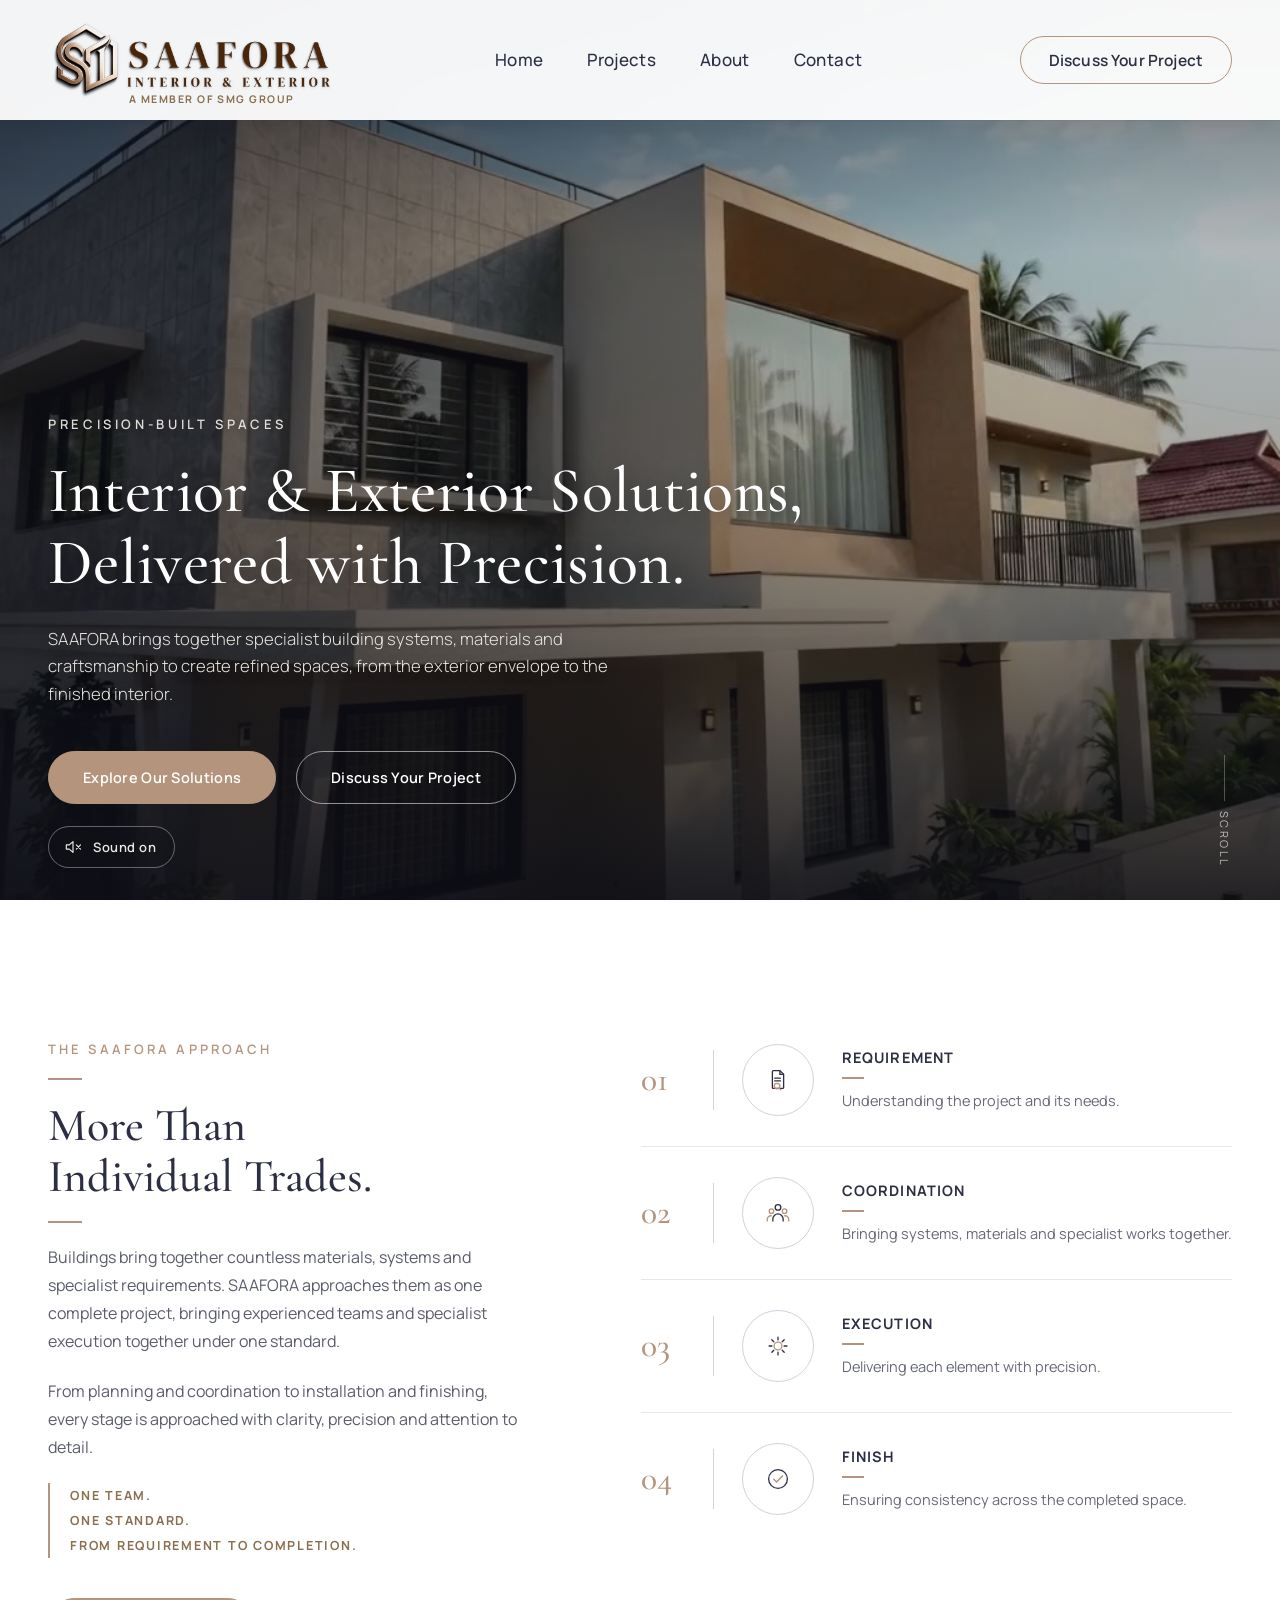
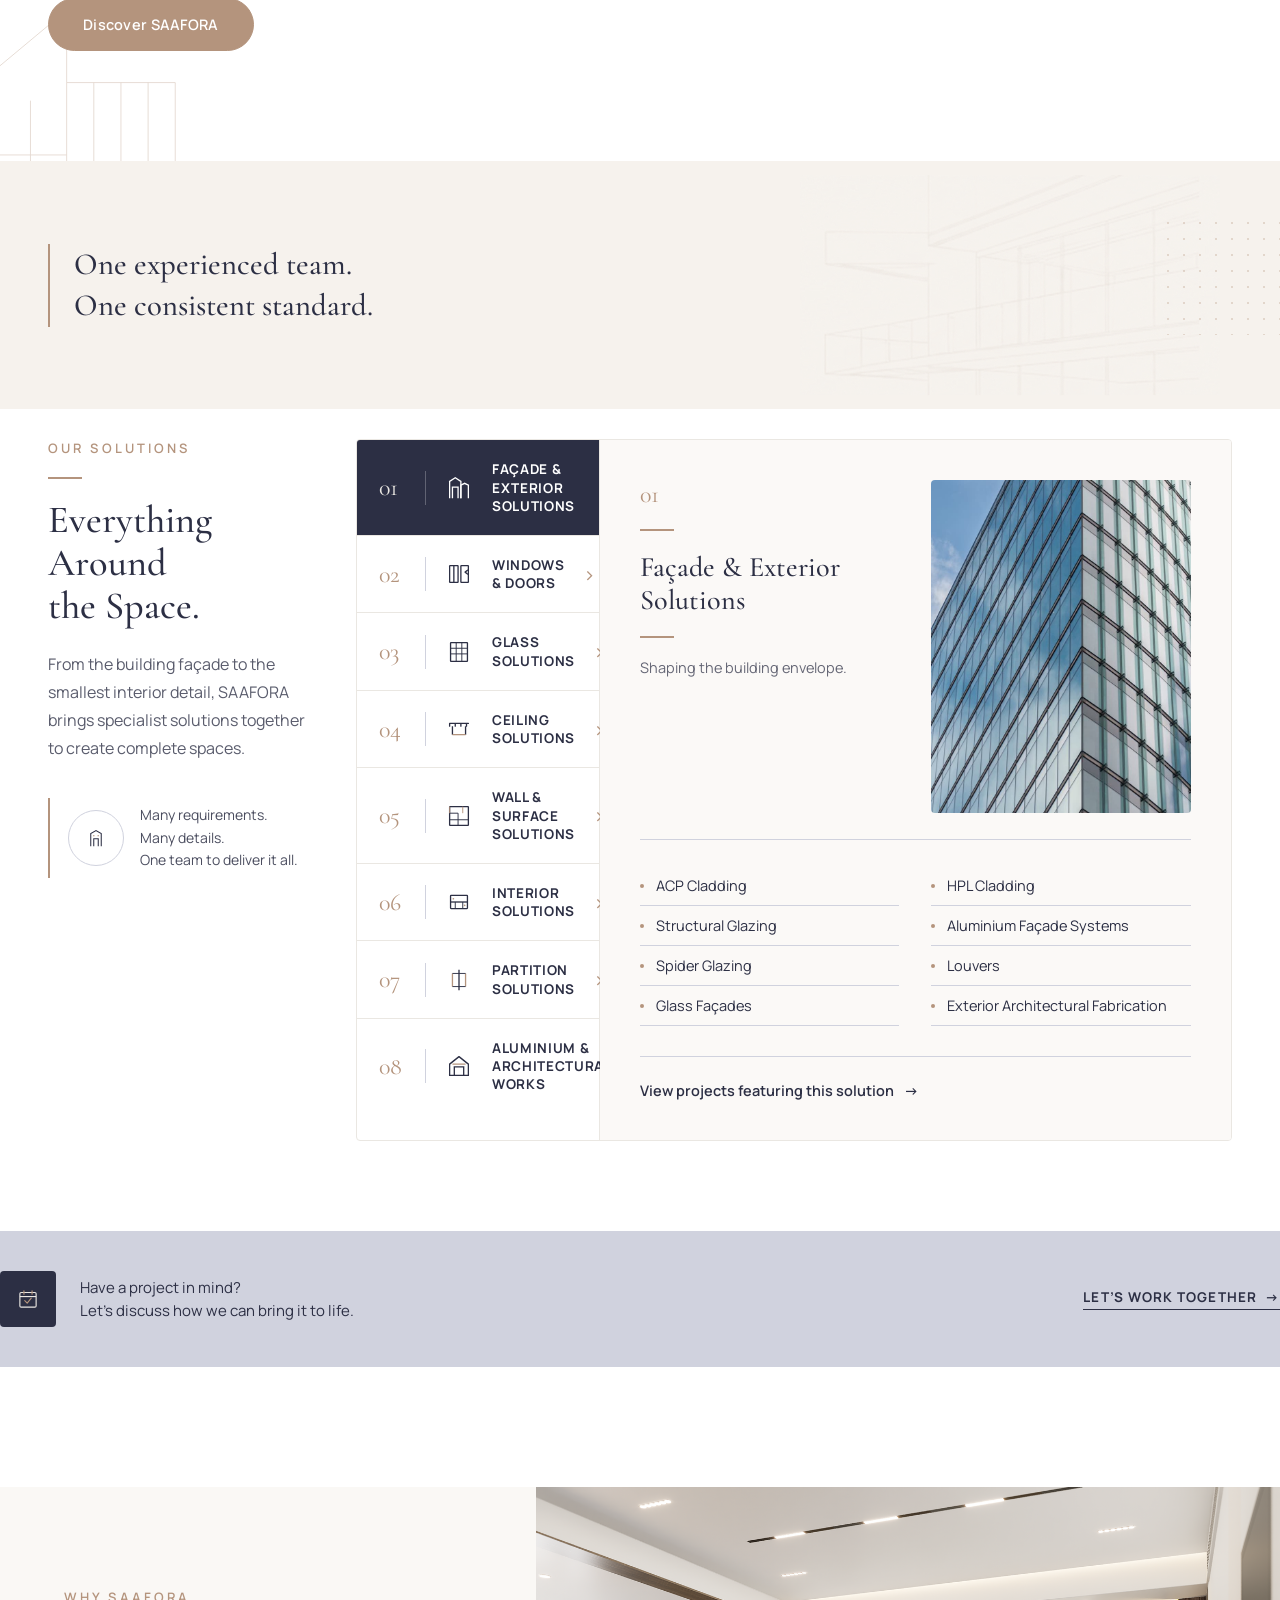
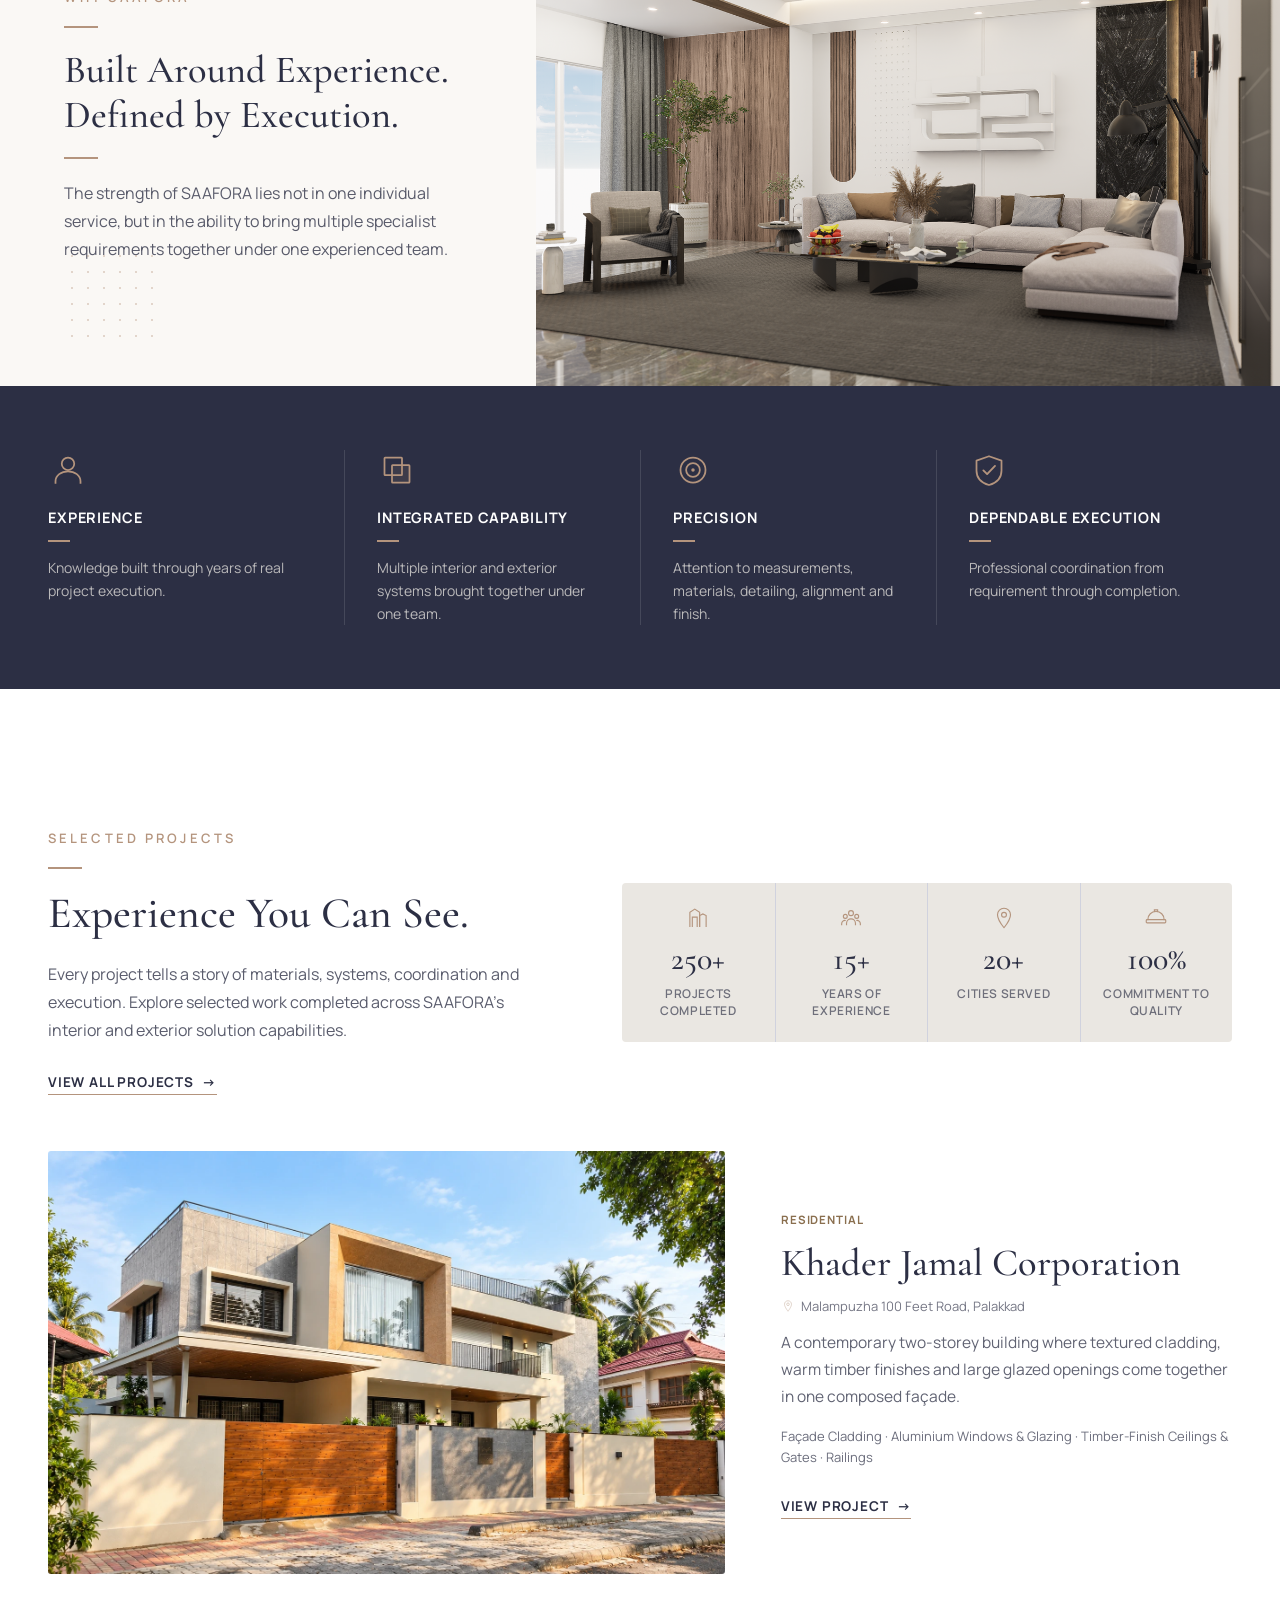
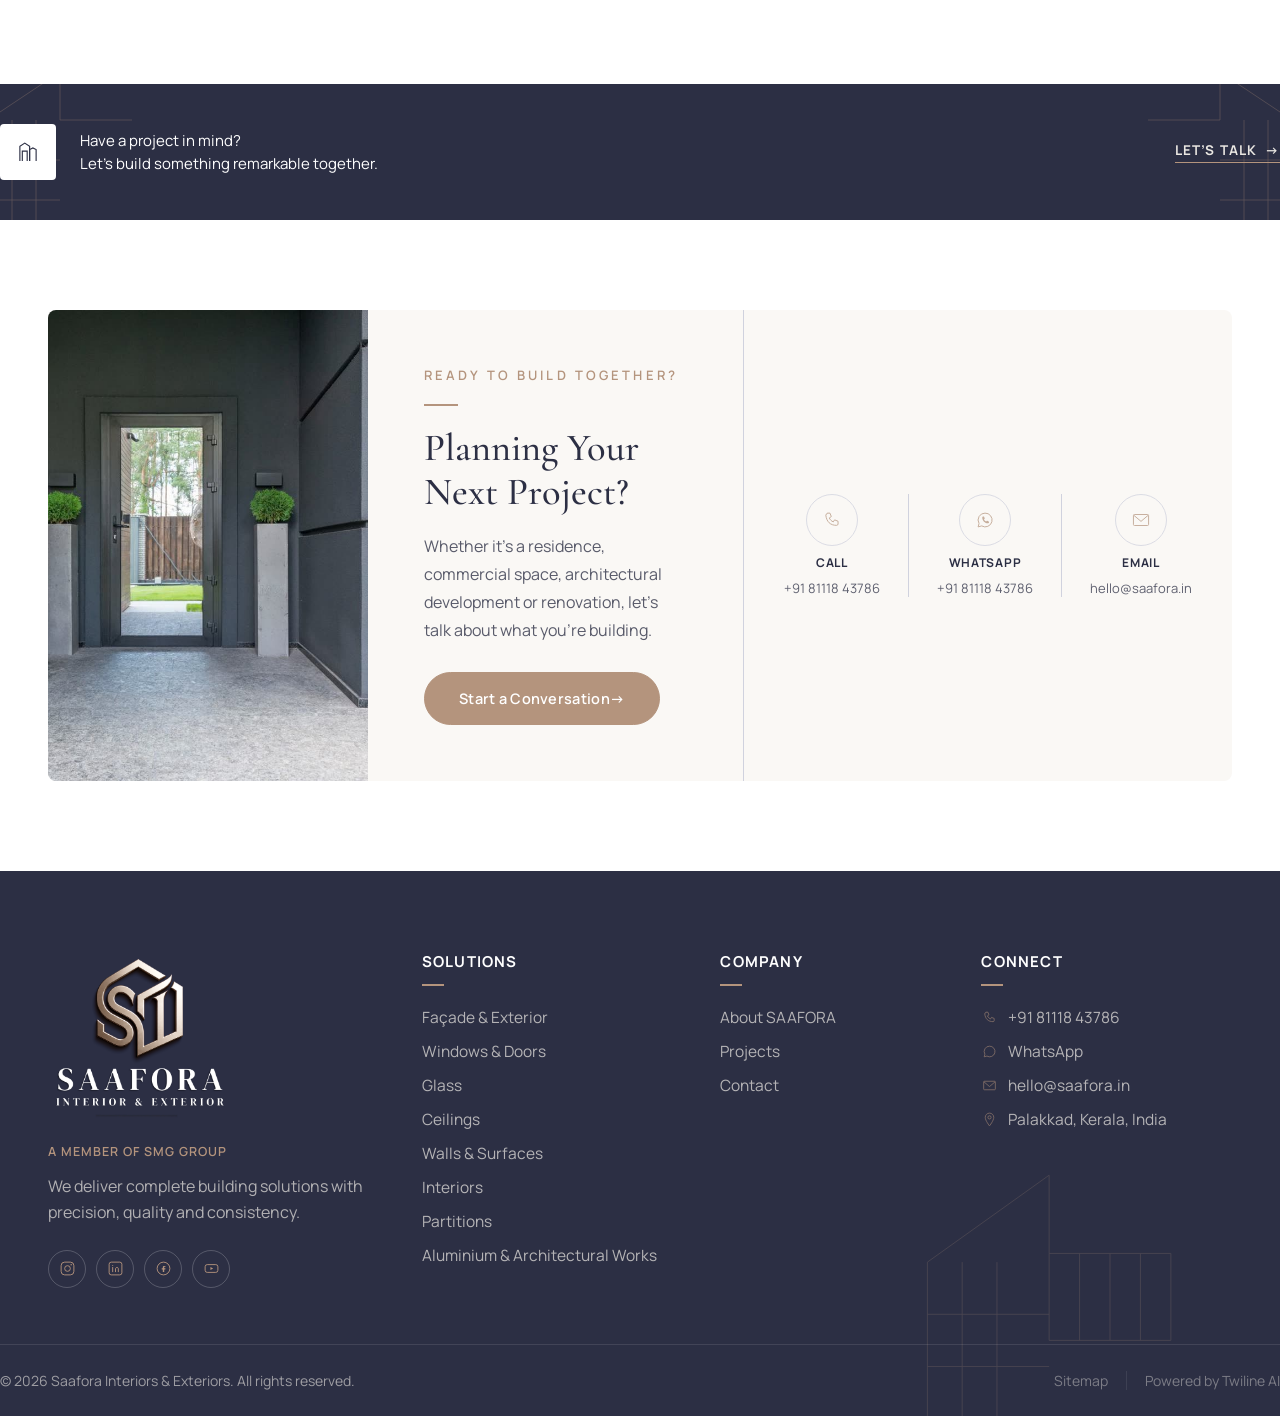
==== index.html @ 54677ac0 "Add Khader Jamal Corporation as the first project; remove placeholders Replaces the four stock place" ====
<!DOCTYPE html>
<html lang="en">
<head>
<meta charset="UTF-8">
<meta name="viewport" content="width=device-width, initial-scale=1.0">
<title>SAAFORA | Interior & Exterior Solutions, Delivered with Precision</title>
<meta name="description" content="SAAFORA brings together specialist building systems, materials and craftsmanship to create refined spaces, from the exterior envelope to the finished interior.">

<link rel="preconnect" href="https://fonts.googleapis.com">
<link rel="preconnect" href="https://fonts.gstatic.com" crossorigin>
<link href="https://fonts.googleapis.com/css2?family=Cormorant+Garamond:wght@400;500;600&family=Manrope:wght@300;400;500;600;700&display=swap" rel="stylesheet">

<link rel="stylesheet" href="assets/css/style.css?v=20261019">
<link rel="icon" href="assets/img/favicon.png">
</head>
<body>

<header class="site-header" id="siteHeader">
  <div class="nav-inner">
    <a href="index.html" class="brand" aria-label="SAAFORA">
      <img src="assets/img/saafora-lockup-color.png" alt="SAAFORA">
      <span class="brand-tag">A member of SMG Group</span>
    </a>

    <nav>
      <ul class="nav-links">
        <li><a href="index.html">Home</a></li>
        <li><a href="projects.html">Projects</a></li>
        <li><a href="about.html">About</a></li>
        <li><a href="contact.html">Contact</a></li>
      </ul>
    </nav>

    <a href="contact.html" class="nav-cta">Discuss Your Project</a>

    <button class="nav-toggle" id="navToggle" aria-label="Toggle menu">
      <span></span><span></span><span></span>
    </button>
  </div>
</header>

<section class="hero">
  <div class="hero-media">
    <img src="assets/videos/hero-poster.jpg" alt="" id="heroPoster">
    <video
      id="heroVideo"
      autoplay
      muted
      loop
      playsinline
      poster="assets/videos/hero-poster.jpg">
      <source src="assets/videos/hero-saafora.mp4" type="video/mp4">
    </video>
  </div>
  <div class="hero-overlay"></div>

  <div class="hero-content">
    <span class="hero-eyebrow">Precision-Built Spaces</span>
    <h1 class="hero-title">Interior &amp; Exterior Solutions,<br>Delivered with Precision.</h1>
    <p class="hero-subtext">SAAFORA brings together specialist building systems, materials and craftsmanship to create refined spaces, from the exterior envelope to the finished interior.</p>
    <div class="hero-actions">
      <a href="projects.html" class="btn btn-primary">Explore Our Solutions</a>
      <a href="contact.html" class="btn btn-ghost">Discuss Your Project</a>
    </div>
  </div>

  <button class="hero-sound" id="heroSound" type="button" aria-label="Turn sound on" aria-pressed="false">
    <svg class="icon-muted" viewBox="0 0 24 24" fill="none" xmlns="http://www.w3.org/2000/svg"><path d="M4 9.5v5h3.5L12 18.5v-13L7.5 9.5H4Z" stroke="currentColor" stroke-width="1.4" stroke-linejoin="round"/><path d="M16 9.5l5 5M21 9.5l-5 5" stroke="currentColor" stroke-width="1.4" stroke-linecap="round"/></svg>
    <svg class="icon-sound" viewBox="0 0 24 24" fill="none" xmlns="http://www.w3.org/2000/svg"><path d="M4 9.5v5h3.5L12 18.5v-13L7.5 9.5H4Z" stroke="currentColor" stroke-width="1.4" stroke-linejoin="round"/><path d="M15.5 9a4.2 4.2 0 0 1 0 6M18 6.5a7.8 7.8 0 0 1 0 11" stroke="currentColor" stroke-width="1.4" stroke-linecap="round"/></svg>
    <span class="hero-sound-label">Sound on</span>
  </button>

  <div class="hero-scroll-cue">
    <div class="line"></div>
    <span>Scroll</span>
  </div>
</section>

<section class="approach">
  <div class="approach-bg-art" aria-hidden="true">
    <svg viewBox="0 0 420 520" xmlns="http://www.w3.org/2000/svg" fill="none">
      <path d="M20 500 L20 140 L140 40 L140 120 L260 120" stroke="var(--color-taupe)" stroke-width="1"/>
      <path d="M20 200 L140 200 M20 260 L140 260 M20 320 L140 320 M20 380 L140 380 M20 440 L140 440" stroke="var(--color-taupe)" stroke-width="1"/>
      <path d="M60 140 L60 500 M100 140 L100 500" stroke="var(--color-taupe)" stroke-width="1"/>
      <path d="M140 120 L140 220 L260 220 L260 120" stroke="var(--color-taupe)" stroke-width="1"/>
      <path d="M170 120 L170 220 M200 120 L200 220 M230 120 L230 220" stroke="var(--color-taupe)" stroke-width="1"/>
      <path d="M20 500 L280 500" stroke="var(--color-taupe)" stroke-width="1"/>
    </svg>
  </div>

  <div class="container approach-grid">
    <div class="approach-copy">
      <span class="section-eyebrow">The SAAFORA Approach</span>
      <span class="rule rule-sm"></span>
      <h2 class="approach-title">More Than<br>Individual Trades.</h2>
      <span class="rule rule-sm"></span>
      <p class="approach-text">Buildings bring together countless materials, systems and specialist requirements. SAAFORA approaches them as one complete project, bringing experienced teams and specialist execution together under one standard.</p>
      <p class="approach-text">From planning and coordination to installation and finishing, every stage is approached with clarity, precision and attention to detail.</p>

      <div class="approach-pillars">
        <span>One team.</span>
        <span>One standard.</span>
        <span>From requirement to completion.</span>
      </div>

      <a href="about.html" class="btn btn-primary approach-cta">Discover SAAFORA</a>
    </div>

    <div class="approach-steps">
      <div class="step">
        <span class="step-number">01</span>
        <span class="step-divider"></span>
        <span class="step-icon">
          <svg viewBox="0 0 32 32" fill="none" xmlns="http://www.w3.org/2000/svg">
            <path d="M11 6h7l4 4v14a1 1 0 0 1-1 1H11a1 1 0 0 1-1-1V7a1 1 0 0 1 1-1Z" stroke="var(--color-navy)" stroke-width="1.4"/>
            <path d="M18 6v4h4" stroke="var(--color-navy)" stroke-width="1.4"/>
            <path d="M12.5 14h6M12.5 17h6" stroke="var(--color-navy)" stroke-width="1.4" stroke-linecap="round"/>
            <circle cx="15" cy="22.5" r="3" stroke="var(--color-taupe)" stroke-width="1.4"/>
            <path d="M17.2 24.7 19 26.5" stroke="var(--color-taupe)" stroke-width="1.4" stroke-linecap="round"/>
          </svg>
        </span>
        <div class="step-body">
          <h3>Requirement</h3>
          <span class="rule rule-xs"></span>
          <p>Understanding the project and its needs.</p>
        </div>
      </div>

      <div class="step">
        <span class="step-number">02</span>
        <span class="step-divider"></span>
        <span class="step-icon">
          <svg viewBox="0 0 32 32" fill="none" xmlns="http://www.w3.org/2000/svg">
            <circle cx="16" cy="10" r="3" stroke="var(--color-navy)" stroke-width="1.4"/>
            <circle cx="9" cy="14" r="2.4" stroke="var(--color-taupe)" stroke-width="1.4"/>
            <circle cx="23" cy="14" r="2.4" stroke="var(--color-taupe)" stroke-width="1.4"/>
            <path d="M10.5 25v-2.5a5.5 5.5 0 0 1 11 0V25" stroke="var(--color-navy)" stroke-width="1.4"/>
            <path d="M4.5 25v-2a4 4 0 0 1 5-3.9M27.5 25v-2a4 4 0 0 0-5-3.9" stroke="var(--color-taupe)" stroke-width="1.4"/>
          </svg>
        </span>
        <div class="step-body">
          <h3>Coordination</h3>
          <span class="rule rule-xs"></span>
          <p>Bringing systems, materials and specialist works together.</p>
        </div>
      </div>

      <div class="step">
        <span class="step-number">03</span>
        <span class="step-divider"></span>
        <span class="step-icon">
          <svg viewBox="0 0 32 32" fill="none" xmlns="http://www.w3.org/2000/svg">
            <circle cx="16" cy="16" r="4.2" stroke="var(--color-taupe)" stroke-width="1.4"/>
            <path d="M16 6.5v3M16 22.5v3M25.5 16h-3M9.5 16h-3M22.6 9.4l-2.1 2.1M11.5 20.5l-2.1 2.1M22.6 22.6l-2.1-2.1M11.5 11.5 9.4 9.4" stroke="var(--color-navy)" stroke-width="1.4" stroke-linecap="round"/>
          </svg>
        </span>
        <div class="step-body">
          <h3>Execution</h3>
          <span class="rule rule-xs"></span>
          <p>Delivering each element with precision.</p>
        </div>
      </div>

      <div class="step">
        <span class="step-number">04</span>
        <span class="step-divider"></span>
        <span class="step-icon">
          <svg viewBox="0 0 32 32" fill="none" xmlns="http://www.w3.org/2000/svg">
            <circle cx="16" cy="16" r="10" stroke="var(--color-navy)" stroke-width="1.4"/>
            <path d="M11.5 16.3 14.5 19.3 20.8 12.7" stroke="var(--color-taupe)" stroke-width="1.6" stroke-linecap="round" stroke-linejoin="round"/>
          </svg>
        </span>
        <div class="step-body">
          <h3>Finish</h3>
          <span class="rule rule-xs"></span>
          <p>Ensuring consistency across the completed space.</p>
        </div>
      </div>
    </div>
  </div>

  <div class="approach-band">
    <div class="container band-inner">
      <div class="band-quote-wrap">
        <p class="band-quote">One experienced team.<br>One consistent standard.</p>
      </div>
      <div class="band-art" aria-hidden="true">
        <img src="assets/img/approach-line-art-right.png" alt="">
      </div>
      <div class="band-dots" aria-hidden="true"></div>
    </div>
  </div>
</section>

<section class="solutions" id="solutions">
  <div class="container solutions-grid">
    <div class="solutions-intro">
      <span class="section-eyebrow">Our Solutions</span>
      <span class="rule rule-sm"></span>
      <h2 class="solutions-title">Everything Around<br>the Space.</h2>
      <p class="approach-text">From the building fa&ccedil;ade to the smallest interior detail, SAAFORA brings specialist solutions together to create complete spaces.</p>

      <div class="solutions-callout">
        <span class="callout-icon">
          <svg viewBox="0 0 32 32" fill="none" xmlns="http://www.w3.org/2000/svg">
            <path d="M9 27V10l7-4 7 4v17" stroke="var(--color-navy)" stroke-width="1.4"/>
            <path d="M13 27V17h6v10" stroke="var(--color-navy)" stroke-width="1.4"/>
            <path d="M12 13h2M18 13h2" stroke="var(--color-taupe)" stroke-width="1.4"/>
          </svg>
        </span>
        <p>Many requirements.<br>Many details.<br>One team to deliver it all.</p>
      </div>
    </div>

    <div class="solutions-panel">
      <div class="solutions-tabs" role="tablist" id="solutionsTabs"></div>
      <div class="solutions-detail" id="solutionsDetail"></div>
    </div>
  </div>

  <div class="solutions-band">
    <div class="container band-cta-inner">
      <span class="band-cta-icon">
        <svg viewBox="0 0 32 32" fill="none" xmlns="http://www.w3.org/2000/svg">
          <rect x="6" y="8" width="20" height="18" rx="1.5" stroke="var(--color-cream)" stroke-width="1.4"/>
          <path d="M6 13h20" stroke="var(--color-cream)" stroke-width="1.4"/>
          <path d="M11 6v4M21 6v4" stroke="var(--color-taupe)" stroke-width="1.4" stroke-linecap="round"/>
          <path d="M12 18l3 3 5-6" stroke="var(--color-taupe)" stroke-width="1.4" stroke-linecap="round" stroke-linejoin="round"/>
        </svg>
      </span>
      <p class="band-cta-text">Have a project in mind?<br>Let&rsquo;s discuss how we can bring it to life.</p>
      <a href="contact.html" class="band-cta-link">Let&rsquo;s Work Together <span aria-hidden="true">&rarr;</span></a>
    </div>
  </div>
</section>

<section class="why">
  <div class="why-top">
    <div class="why-copy">
      <span class="section-eyebrow">Why SAAFORA</span>
      <span class="rule rule-sm"></span>
      <h2 class="why-title">Built Around Experience.<br>Defined by Execution.</h2>
      <span class="rule rule-sm"></span>
      <p class="approach-text">The strength of SAAFORA lies not in one individual service, but in the ability to bring multiple specialist requirements together under one experienced team.</p>
      <div class="why-dots" aria-hidden="true"></div>
    </div>
    <div class="why-image">
      <img src="assets/img/why/why-saafora.jpg" alt="Refined interior space delivered by SAAFORA">
    </div>
  </div>

  <div class="why-pillars">
    <div class="container pillars-grid">
      <div class="pillar">
        <span class="pillar-icon">
          <svg viewBox="0 0 32 32" fill="none" xmlns="http://www.w3.org/2000/svg">
            <circle cx="16" cy="11" r="5" stroke="var(--color-taupe)" stroke-width="1.4"/>
            <path d="M6 27v-2c0-4.4 4.5-8 10-8s10 3.6 10 8v2" stroke="var(--color-taupe)" stroke-width="1.4"/>
          </svg>
        </span>
        <h3>Experience</h3>
        <span class="rule rule-xs light"></span>
        <p>Knowledge built through years of real project execution.</p>
      </div>

      <div class="pillar">
        <span class="pillar-icon">
          <svg viewBox="0 0 32 32" fill="none" xmlns="http://www.w3.org/2000/svg">
            <rect x="6" y="6" width="14" height="14" rx="0.5" stroke="var(--color-taupe)" stroke-width="1.4"/>
            <rect x="12" y="12" width="14" height="14" rx="0.5" stroke="var(--color-taupe)" stroke-width="1.4" fill="rgba(180,148,125,0.12)"/>
          </svg>
        </span>
        <h3>Integrated Capability</h3>
        <span class="rule rule-xs light"></span>
        <p>Multiple interior and exterior systems brought together under one team.</p>
      </div>

      <div class="pillar">
        <span class="pillar-icon">
          <svg viewBox="0 0 32 32" fill="none" xmlns="http://www.w3.org/2000/svg">
            <circle cx="16" cy="16" r="10" stroke="var(--color-taupe)" stroke-width="1.4"/>
            <circle cx="16" cy="16" r="5.5" stroke="var(--color-taupe)" stroke-width="1.4"/>
            <circle cx="16" cy="16" r="1.4" fill="var(--color-taupe)"/>
          </svg>
        </span>
        <h3>Precision</h3>
        <span class="rule rule-xs light"></span>
        <p>Attention to measurements, materials, detailing, alignment and finish.</p>
      </div>

      <div class="pillar">
        <span class="pillar-icon">
          <svg viewBox="0 0 32 32" fill="none" xmlns="http://www.w3.org/2000/svg">
            <path d="M16 5l10 3.5v8c0 6-4.2 9.8-10 11.5C10.2 26.3 6 22.5 6 16.5v-8L16 5Z" stroke="var(--color-taupe)" stroke-width="1.4" stroke-linejoin="round"/>
            <path d="M11.5 16.3 14.5 19.3 20.8 12.7" stroke="var(--color-taupe)" stroke-width="1.5" stroke-linecap="round" stroke-linejoin="round"/>
          </svg>
        </span>
        <h3>Dependable Execution</h3>
        <span class="rule rule-xs light"></span>
        <p>Professional coordination from requirement through completion.</p>
      </div>
    </div>
  </div>
</section>

<section class="projects">
  <div class="container projects-top">
    <div class="projects-intro">
      <span class="section-eyebrow">Selected Projects</span>
      <span class="rule rule-sm"></span>
      <h2 class="projects-title">Experience You Can See.</h2>
      <p class="approach-text">Every project tells a story of materials, systems, coordination and execution. Explore selected work completed across SAAFORA&rsquo;s interior and exterior solution capabilities.</p>
      <a href="projects.html" class="text-link">View All Projects <span aria-hidden="true">&rarr;</span></a>
    </div>

    <div class="projects-stats">
      <div class="stat">
        <svg viewBox="0 0 32 32" fill="none" xmlns="http://www.w3.org/2000/svg">
          <path d="M6 27V9l6-4 6 4v18" stroke="var(--color-taupe)" stroke-width="1.4"/>
          <path d="M18 27V13l4-2 4 2v14" stroke="var(--color-taupe)" stroke-width="1.4"/>
          <path d="M9 27V15h6v12" stroke="var(--color-taupe)" stroke-width="1.4"/>
        </svg>
        <strong>250+</strong>
        <span>Projects Completed</span>
      </div>
      <div class="stat">
        <svg viewBox="0 0 32 32" fill="none" xmlns="http://www.w3.org/2000/svg">
          <circle cx="16" cy="10" r="3" stroke="var(--color-taupe)" stroke-width="1.4"/>
          <circle cx="9" cy="14" r="2.4" stroke="var(--color-taupe)" stroke-width="1.4"/>
          <circle cx="23" cy="14" r="2.4" stroke="var(--color-taupe)" stroke-width="1.4"/>
          <path d="M10.5 25v-2.5a5.5 5.5 0 0 1 11 0V25" stroke="var(--color-taupe)" stroke-width="1.4"/>
          <path d="M4.5 25v-2a4 4 0 0 1 5-3.9M27.5 25v-2a4 4 0 0 0-5-3.9" stroke="var(--color-taupe)" stroke-width="1.4"/>
        </svg>
        <strong>15+</strong>
        <span>Years of Experience</span>
      </div>
      <div class="stat">
        <svg viewBox="0 0 32 32" fill="none" xmlns="http://www.w3.org/2000/svg">
          <path d="M16 4c-4.4 0-8 3.5-8 8 0 6 8 16 8 16s8-10 8-16c0-4.5-3.6-8-8-8Z" stroke="var(--color-taupe)" stroke-width="1.4" stroke-linejoin="round"/>
          <circle cx="16" cy="12" r="3" stroke="var(--color-taupe)" stroke-width="1.4"/>
        </svg>
        <strong>20+</strong>
        <span>Cities Served</span>
      </div>
      <div class="stat">
        <svg viewBox="0 0 32 32" fill="none" xmlns="http://www.w3.org/2000/svg">
          <path d="M6 18c0-6 4.5-10 10-10s10 4 10 10" stroke="var(--color-taupe)" stroke-width="1.4" stroke-linecap="round"/>
          <rect x="4" y="18" width="24" height="4" rx="1" stroke="var(--color-taupe)" stroke-width="1.4"/>
          <path d="M14 8.5V6h4v2.5" stroke="var(--color-taupe)" stroke-width="1.4"/>
        </svg>
        <strong>100%</strong>
        <span>Commitment to Quality</span>
      </div>
    </div>
  </div>

  <div class="container projects-grid is-single" id="projectsGrid">
    <article class="project-card is-featured" data-category="residential">
      <a href="project-detail.html?slug=khader-jamal-corporation" class="project-media">
        <img src="assets/img/projects/khader-jamal/cover.webp" alt="Khader Jamal Corporation building, Malampuzha 100 Feet Road, Palakkad">
      </a>
      <div class="project-body">
        <span class="project-category">Residential</span>
        <h3><a href="project-detail.html?slug=khader-jamal-corporation">Khader Jamal Corporation</a></h3>
        <span class="project-location">
          <svg viewBox="0 0 32 32" fill="none" xmlns="http://www.w3.org/2000/svg"><path d="M16 4c-4.4 0-8 3.5-8 8 0 6 8 16 8 16s8-10 8-16c0-4.5-3.6-8-8-8Z" stroke="var(--color-taupe)" stroke-width="1.4" stroke-linejoin="round"/><circle cx="16" cy="12" r="3" stroke="var(--color-taupe)" stroke-width="1.4"/></svg>
          Malampuzha 100 Feet Road, Palakkad
        </span>
        <p class="project-summary">A contemporary two-storey building where textured cladding, warm timber finishes and large glazed openings come together in one composed fa&ccedil;ade.</p>
        <p class="project-scope">Fa&ccedil;ade Cladding &middot; Aluminium Windows &amp; Glazing &middot; Timber-Finish Ceilings &amp; Gates &middot; Railings</p>
        <a href="project-detail.html?slug=khader-jamal-corporation" class="text-link">View Project <span aria-hidden="true">&rarr;</span></a>
      </div>
    </article>
  </div>

  <div class="projects-band">
    <svg class="band-art-left" viewBox="0 0 300 260" fill="none" xmlns="http://www.w3.org/2000/svg" aria-hidden="true">
      <path d="M10 250 L10 90 L100 30 L100 90 L190 90" stroke="var(--color-taupe)" stroke-width="1"/>
      <path d="M40 90 L40 250 M70 90 L70 250" stroke="var(--color-taupe)" stroke-width="1"/>
      <path d="M10 140 L100 140 M10 190 L100 190" stroke="var(--color-taupe)" stroke-width="1"/>
    </svg>
    <div class="container band-cta-inner">
      <span class="band-cta-icon light">
        <svg viewBox="0 0 32 32" fill="none" xmlns="http://www.w3.org/2000/svg">
          <path d="M6 27V9l6-4 6 4v18" stroke="var(--color-navy)" stroke-width="1.4"/>
          <path d="M18 27V13l4-2 4 2v14" stroke="var(--color-navy)" stroke-width="1.4"/>
          <path d="M9 27V15h6v12" stroke="var(--color-navy)" stroke-width="1.4"/>
        </svg>
      </span>
      <p class="band-cta-text">Have a project in mind?<br>Let&rsquo;s build something remarkable together.</p>
      <a href="contact.html" class="band-cta-link">Let&rsquo;s Talk <span aria-hidden="true">&rarr;</span></a>
    </div>
    <svg class="band-art-right" viewBox="0 0 300 260" fill="none" xmlns="http://www.w3.org/2000/svg" aria-hidden="true">
      <path d="M290 250 L290 90 L200 30 L200 90 L110 90" stroke="var(--color-taupe)" stroke-width="1"/>
      <path d="M260 90 L260 250 M230 90 L230 250" stroke="var(--color-taupe)" stroke-width="1"/>
      <path d="M290 140 L200 140 M290 190 L200 190" stroke="var(--color-taupe)" stroke-width="1"/>
    </svg>
  </div>
</section>

<section class="cta-band">
  <div class="container cta-inner">
    <div class="cta-image">
      <img src="assets/img/cta/planning-next-project.jpg" alt="Modern entrance detail">
    </div>

    <div class="cta-content">
      <span class="section-eyebrow">Ready to Build Together?</span>
      <span class="rule rule-sm"></span>
      <h2 class="cta-title">Planning Your<br>Next Project?</h2>
      <p class="approach-text">Whether it&rsquo;s a residence, commercial space, architectural development or renovation, let&rsquo;s talk about what you&rsquo;re building.</p>
      <a href="contact.html" class="btn btn-primary">Start a Conversation <span aria-hidden="true">&rarr;</span></a>
    </div>

    <div class="cta-contacts">
      <a href="tel:+918111843786" class="cta-contact">
        <span class="cta-contact-icon">
          <svg viewBox="0 0 32 32" fill="none" xmlns="http://www.w3.org/2000/svg"><path d="M9 6h4l2 5-3 2c1.2 2.6 3.2 4.6 5.8 5.8l2-3 5 2v4c0 1.1-.9 2-2 2C13.4 23.8 8.2 18.6 7 9c0-1.1.9-2 2-2Z" stroke="var(--color-taupe)" stroke-width="1.4" stroke-linejoin="round"/></svg>
        </span>
        <strong>Call</strong>
        <span>+91 81118 43786</span>
      </a>
      <a href="https://wa.me/918111843786" target="_blank" rel="noopener" class="cta-contact">
        <span class="cta-contact-icon">
          <svg viewBox="0 0 32 32" fill="none" xmlns="http://www.w3.org/2000/svg"><path d="M16 6a10 10 0 0 0-8.7 15L6 26l5.2-1.4A10 10 0 1 0 16 6Z" stroke="var(--color-taupe)" stroke-width="1.4" stroke-linejoin="round"/><path d="M12 12.2c0-.7.6-1.2 1.2-1.2h.9c.3 0 .6.2.7.5l.8 2c.1.3 0 .6-.2.8l-.9.9c.6 1.4 1.7 2.5 3.1 3.1l.9-.9c.2-.2.5-.3.8-.2l2 .8c.3.1.5.4.5.7v.9c0 .7-.6 1.2-1.3 1.2-4.6-.1-8.4-3.9-8.5-8.6Z" fill="var(--color-taupe)"/></svg>
        </span>
        <strong>WhatsApp</strong>
        <span>+91 81118 43786</span>
      </a>
      <a href="mailto:hello@saafora.in" class="cta-contact">
        <span class="cta-contact-icon">
          <svg viewBox="0 0 32 32" fill="none" xmlns="http://www.w3.org/2000/svg"><rect x="5" y="8" width="22" height="16" rx="1.5" stroke="var(--color-taupe)" stroke-width="1.4"/><path d="M6 9.5 16 18l10-8.5" stroke="var(--color-taupe)" stroke-width="1.4" stroke-linecap="round" stroke-linejoin="round"/></svg>
        </span>
        <strong>Email</strong>
        <span>hello@saafora.in</span>
      </a>
    </div>
  </div>
</section>

<footer class="site-footer">
  <svg class="footer-bg-art" viewBox="0 0 460 360" fill="none" xmlns="http://www.w3.org/2000/svg" aria-hidden="true">
    <path d="M20 340 L20 160 L160 60 L160 150 L300 150" stroke="var(--color-taupe)" stroke-width="1"/>
    <path d="M20 220 L160 220 M20 280 L160 280" stroke="var(--color-taupe)" stroke-width="1"/>
    <path d="M60 160 L60 340 M100 160 L100 340" stroke="var(--color-taupe)" stroke-width="1"/>
    <path d="M160 150 L160 250 L300 250 L300 150" stroke="var(--color-taupe)" stroke-width="1"/>
    <path d="M195 150 L195 250 M230 150 L230 250 M265 150 L265 250" stroke="var(--color-taupe)" stroke-width="1"/>
    <path d="M20 340 L340 340" stroke="var(--color-taupe)" stroke-width="1"/>
  </svg>

  <div class="container footer-top">
    <div class="footer-brand">
      <img src="assets/img/saafora-lockup-navy.png" alt="SAAFORA" class="footer-logo">
      <span class="footer-group-tag">A member of SMG Group</span>
      <p>We deliver complete building solutions with precision, quality and consistency.</p>
      <div class="footer-social">
        <a href="#" aria-label="Instagram"><svg viewBox="0 0 24 24" fill="none" xmlns="http://www.w3.org/2000/svg"><rect x="3" y="3" width="18" height="18" rx="5" stroke="currentColor" stroke-width="1.3"/><circle cx="12" cy="12" r="4" stroke="currentColor" stroke-width="1.3"/><circle cx="17.2" cy="6.8" r="1" fill="currentColor"/></svg></a>
        <a href="#" aria-label="LinkedIn"><svg viewBox="0 0 24 24" fill="none" xmlns="http://www.w3.org/2000/svg"><rect x="3" y="3" width="18" height="18" rx="3" stroke="currentColor" stroke-width="1.3"/><path d="M8 10.5v6M8 7.8v.1M12 16.5v-3.7c0-1.5 1-2.3 2.2-2.3 1.2 0 1.8.8 1.8 2.3v3.7" stroke="currentColor" stroke-width="1.3" stroke-linecap="round"/></svg></a>
        <a href="#" aria-label="Facebook"><svg viewBox="0 0 24 24" fill="none" xmlns="http://www.w3.org/2000/svg"><circle cx="12" cy="12" r="9" stroke="currentColor" stroke-width="1.3"/><path d="M13.8 8.5h-1.3c-.9 0-1.5.6-1.5 1.5v1.5H9.5v2h1.5V17h2v-3.5h1.5l.3-2h-1.8v-1.2c0-.4.2-.7.7-.7h1.1V8.5Z" fill="currentColor"/></svg></a>
        <a href="#" aria-label="YouTube"><svg viewBox="0 0 24 24" fill="none" xmlns="http://www.w3.org/2000/svg"><rect x="3" y="6.5" width="18" height="11" rx="3" stroke="currentColor" stroke-width="1.3"/><path d="M10.5 9.8v4.4l3.8-2.2-3.8-2.2Z" fill="currentColor"/></svg></a>
      </div>
    </div>

    <div class="footer-col">
      <h4>Solutions</h4>
      <span class="rule rule-xs light"></span>
      <ul>
        <li><a href="index.html#solutions">Fa&ccedil;ade &amp; Exterior</a></li>
        <li><a href="index.html#solutions">Windows &amp; Doors</a></li>
        <li><a href="index.html#solutions">Glass</a></li>
        <li><a href="index.html#solutions">Ceilings</a></li>
        <li><a href="index.html#solutions">Walls &amp; Surfaces</a></li>
        <li><a href="index.html#solutions">Interiors</a></li>
        <li><a href="index.html#solutions">Partitions</a></li>
        <li><a href="index.html#solutions">Aluminium &amp; Architectural Works</a></li>
      </ul>
    </div>

    <div class="footer-col">
      <h4>Company</h4>
      <span class="rule rule-xs light"></span>
      <ul>
        <li><a href="about.html">About SAAFORA</a></li>
        <li><a href="projects.html">Projects</a></li>
        <li><a href="contact.html">Contact</a></li>
      </ul>
    </div>

    <div class="footer-col">
      <h4>Connect</h4>
      <span class="rule rule-xs light"></span>
      <ul class="footer-connect">
        <li>
          <a href="tel:+918111843786">
            <svg viewBox="0 0 32 32" fill="none" xmlns="http://www.w3.org/2000/svg"><path d="M9 6h4l2 5-3 2c1.2 2.6 3.2 4.6 5.8 5.8l2-3 5 2v4c0 1.1-.9 2-2 2C13.4 23.8 8.2 18.6 7 9c0-1.1.9-2 2-2Z" stroke="var(--color-taupe)" stroke-width="1.4" stroke-linejoin="round"/></svg>
            +91 81118 43786
          </a>
        </li>
        <li>
          <a href="https://wa.me/918111843786" target="_blank" rel="noopener">
            <svg viewBox="0 0 32 32" fill="none" xmlns="http://www.w3.org/2000/svg"><path d="M16 6a10 10 0 0 0-8.7 15L6 26l5.2-1.4A10 10 0 1 0 16 6Z" stroke="var(--color-taupe)" stroke-width="1.4" stroke-linejoin="round"/></svg>
            WhatsApp
          </a>
        </li>
        <li>
          <a href="mailto:hello@saafora.in">
            <svg viewBox="0 0 32 32" fill="none" xmlns="http://www.w3.org/2000/svg"><rect x="5" y="8" width="22" height="16" rx="1.5" stroke="var(--color-taupe)" stroke-width="1.4"/><path d="M6 9.5 16 18l10-8.5" stroke="var(--color-taupe)" stroke-width="1.4" stroke-linecap="round" stroke-linejoin="round"/></svg>
            hello@saafora.in
          </a>
        </li>
        <li>
          <span class="footer-location">
            <svg viewBox="0 0 32 32" fill="none" xmlns="http://www.w3.org/2000/svg"><path d="M16 4c-4.4 0-8 3.5-8 8 0 6 8 16 8 16s8-10 8-16c0-4.5-3.6-8-8-8Z" stroke="var(--color-taupe)" stroke-width="1.4" stroke-linejoin="round"/><circle cx="16" cy="12" r="3" stroke="var(--color-taupe)" stroke-width="1.4"/></svg>
            Palakkad, Kerala, India
          </span>
        </li>
      </ul>
    </div>
  </div>

  <div class="container footer-bottom">
    <span>&copy; <span id="footerYear"></span> Saafora Interiors &amp; Exteriors. All rights reserved.</span>
    <div class="footer-legal">
      <a href="sitemap.html">Sitemap</a>
      <a href="https://twilineai.com/" target="_blank" rel="noopener">Powered by Twiline AI</a>
    </div>
  </div>
</footer>

<div class="promo-overlay" id="promoOverlay" aria-hidden="true">
  <div class="promo-modal" role="dialog" aria-modal="true" aria-labelledby="promoHeading">
    <button class="promo-close" id="promoClose" aria-label="Close">&times;</button>
    <div class="promo-content">
      <span class="promo-eyebrow">A Welcome Offer from SAAFORA</span>
      <span class="rule rule-xs"></span>
      <h2 id="promoHeading" class="promo-heading">Planning Something New?</h2>
      <p class="promo-sub">Let SAAFORA make the first step a little more rewarding.</p>
      <div class="promo-offer">
        <span class="promo-offer-amount">10% <em>OFF</em></span>
        <span class="promo-offer-note">On Any Selected Service</span>
      </div>
      <a href="#" id="promoClaim" class="promo-cta" target="_blank" rel="noopener">Claim 10% Off <span aria-hidden="true">&rarr;</span></a>
      <button class="promo-later" id="promoLater" type="button">Maybe Later</button>
      <p class="promo-disclaimer">Offer applicable to new project enquiries only. Terms and conditions apply.</p>
    </div>
    <div class="promo-media">
      <img src="assets/img/popup/welcome-offer.jpg" alt="">
    </div>
  </div>
</div>

<script src="assets/js/solutions-data.js"></script>
<script src="assets/js/solutions.js"></script>
<script src="assets/js/main.js"></script>
<script src="assets/js/welcome-popup.js"></script>
</body>
</html>
---- assets/css/style.css ----
/* ===========================
   SAAFORA — Design Tokens
=========================== */
:root {
  --color-white: #FFFFFF;
  --color-taupe: #b4947d;
  --color-taupe-dark: #8a6f4f;
  --color-navy: #2C2F44;
  --color-grey: #A4B5B9;
  --color-mist: #D0D2DE;
  --color-cream: #EAE7E2;

  --font-heading: 'Cormorant Garamond', 'Georgia', serif;
  --font-body: 'Manrope', -apple-system, BlinkMacSystemFont, sans-serif;

  --nav-height: 120px;
  --ease: cubic-bezier(0.65, 0, 0.35, 1);
}

* { margin: 0; padding: 0; box-sizing: border-box; }

html { scroll-behavior: smooth; }

body {
  font-family: var(--font-body);
  color: var(--color-navy);
  background: var(--color-white);
  -webkit-font-smoothing: antialiased;
  overflow-x: hidden;
}

img { max-width: 100%; display: block; }

a { text-decoration: none; color: inherit; }

button { font-family: inherit; cursor: pointer; border: none; background: none; }

.container {
  width: 100%;
  max-width: 1360px;
  margin: 0 auto;
  padding: 0 48px;
}

/* ===========================
   Navigation
=========================== */
.site-header {
  position: fixed;
  top: 0;
  left: 0;
  width: 100%;
  height: var(--nav-height);
  z-index: 1000;
  display: flex;
  align-items: center;
  transition: background-color 0.5s var(--ease), box-shadow 0.5s var(--ease), height 0.4s var(--ease);
  background: rgba(255, 255, 255, 0.95);
  backdrop-filter: blur(16px) saturate(160%);
  -webkit-backdrop-filter: blur(16px) saturate(160%);
  box-shadow: 0 1px 0 rgba(44, 47, 68, 0.05), 0 8px 24px rgba(16, 17, 26, 0.08);
}

.site-header.is-scrolled {
  background: rgba(255, 255, 255, 0.98);
  box-shadow: 0 1px 0 rgba(44, 47, 68, 0.06);
  height: 92px;
}

.site-header.is-scrolled { --brand-h: 68px; }

.site-header.is-scrolled .brand img {
  height: var(--brand-h);
}

.nav-inner {
  width: 100%;
  max-width: 1360px;
  margin: 0 auto;
  padding: 0 48px;
  display: flex;
  align-items: center;
  justify-content: space-between;
}

.brand {
  --brand-h: 86px;
  display: flex;
  flex-direction: column;
  align-items: flex-start;
}

.brand-tag {
  display: block;
  /* start under the wordmark: the icon takes ~28% of the 3.36:1 lockup */
  padding-left: calc(var(--brand-h) * 0.94);
  margin-top: calc(var(--brand-h) * -0.09);
  transition: padding-left 0.4s var(--ease), margin-top 0.4s var(--ease);
  font-family: var(--font-body);
  font-size: 10.5px;
  font-weight: 700;
  letter-spacing: 0.14em;
  text-transform: uppercase;
  line-height: 1;
  color: var(--color-taupe-dark);
  white-space: nowrap;
}

.brand img {
  height: var(--brand-h);
  width: auto;
  display: block;
  transition: height 0.4s var(--ease);
  filter: contrast(1.25) saturate(1.15) brightness(0.94) drop-shadow(0 1px 1.5px rgba(44, 47, 68, 0.2));
}

.nav-links {
  display: flex;
  align-items: center;
  gap: 44px;
  list-style: none;
}

.nav-links a {
  font-size: 17px;
  font-weight: 500;
  letter-spacing: 0.02em;
  color: var(--color-navy);
  position: relative;
  padding: 6px 0;
  transition: color 0.4s var(--ease);
}

.nav-links a::after {
  content: '';
  position: absolute;
  left: 0;
  bottom: 0;
  width: 0;
  height: 1px;
  background: var(--color-taupe);
  transition: width 0.35s var(--ease);
}

.nav-links a:hover::after { width: 100%; }

.nav-cta {
  display: inline-flex;
  align-items: center;
  padding: 12px 28px;
  border: 1px solid var(--color-taupe);
  border-radius: 100px;
  font-size: 15.5px;
  font-weight: 600;
  letter-spacing: 0.01em;
  color: var(--color-navy);
  transition: all 0.4s var(--ease);
}

.nav-cta:hover {
  background: var(--color-taupe);
  border-color: var(--color-taupe);
  color: var(--color-white);
}

.nav-toggle {
  display: none;
  flex-direction: column;
  gap: 5px;
  width: 28px;
  z-index: 1100;
}

.nav-toggle span {
  height: 1.5px;
  width: 100%;
  background: var(--color-navy);
  transition: all 0.4s var(--ease);
}

.nav-toggle.is-open span:nth-child(1) {
  transform: translateY(6.5px) rotate(45deg);
}
.nav-toggle.is-open span:nth-child(2) {
  opacity: 0;
}
.nav-toggle.is-open span:nth-child(3) {
  transform: translateY(-6.5px) rotate(-45deg);
}

/* ===========================
   Hero
=========================== */
.hero {
  position: relative;
  width: 100%;
  height: 100svh;
  min-height: 640px;
  display: flex;
  align-items: flex-end;
  overflow: hidden;
  background: var(--color-navy);
}

.hero-media {
  position: absolute;
  inset: 0;
  width: 100%;
  height: 100%;
}

.hero-media video,
.hero-media img {
  position: absolute;
  inset: 0;
  width: 100%;
  height: 100%;
  object-fit: cover;
  object-position: center;
}

.hero-media img {
  transition: opacity 0.8s var(--ease) 0.4s;
}

.hero-media video {
  opacity: 0;
  transition: opacity 1.2s var(--ease);
}

.hero-media video.is-loaded {
  opacity: 1;
}

.hero-overlay {
  position: absolute;
  inset: 0;
  background:
    linear-gradient(100deg, rgba(16, 17, 26, 0.6) 0%, rgba(16, 17, 26, 0.28) 42%, rgba(16, 17, 26, 0.08) 62%, rgba(16, 17, 26, 0) 78%),
    linear-gradient(180deg, rgba(16, 17, 26, 0.62) 0%, rgba(16, 17, 26, 0.3) 28%, rgba(16, 17, 26, 0.38) 55%, rgba(12, 13, 20, 0.9) 100%);
}

.hero-content {
  position: relative;
  z-index: 2;
  width: 100%;
  padding: 0 48px 96px;
  max-width: 1360px;
  margin: 0 auto;
}

.hero-eyebrow {
  font-family: var(--font-body);
  font-size: 13px;
  font-weight: 600;
  letter-spacing: 0.28em;
  text-transform: uppercase;
  color: var(--color-cream);
  opacity: 0.95;
  margin-bottom: 22px;
  display: block;
  text-shadow: 0 2px 12px rgba(0, 0, 0, 0.35);
}

.hero-title {
  font-family: var(--font-heading);
  font-weight: 500;
  font-size: clamp(2.4rem, 5vw, 4.4rem);
  line-height: 1.12;
  color: var(--color-white);
  max-width: 900px;
  letter-spacing: 0.005em;
  margin-bottom: 26px;
  text-shadow: 0 4px 24px rgba(0, 0, 0, 0.4);
}

.hero-subtext {
  font-family: var(--font-body);
  font-weight: 300;
  font-size: clamp(1rem, 1.3vw, 1.15rem);
  line-height: 1.65;
  color: var(--color-cream);
  max-width: 560px;
  margin-bottom: 44px;
  text-shadow: 0 2px 14px rgba(0, 0, 0, 0.35);
}

.hero-actions {
  display: flex;
  align-items: center;
  gap: 20px;
  flex-wrap: wrap;
}

.btn {
  display: inline-flex;
  align-items: center;
  justify-content: center;
  padding: 16px 34px;
  border-radius: 100px;
  font-size: 14.5px;
  font-weight: 600;
  letter-spacing: 0.02em;
  transition: all 0.4s var(--ease);
  white-space: nowrap;
}

.btn-primary {
  background: var(--color-taupe);
  color: var(--color-white);
  border: 1px solid var(--color-taupe);
}

.btn-primary:hover {
  background: var(--color-taupe-dark);
  border-color: var(--color-taupe-dark);
  transform: translateY(-1px);
}

.btn-ghost {
  background: transparent;
  color: var(--color-white);
  border: 1px solid rgba(255, 255, 255, 0.55);
}

.btn-ghost:hover {
  background: rgba(255, 255, 255, 0.12);
  border-color: var(--color-white);
}

.hero-sound {
  position: absolute;
  left: 48px;
  bottom: 32px;
  z-index: 2;
  display: inline-flex;
  align-items: center;
  gap: 10px;
  padding: 10px 18px 10px 14px;
  background: rgba(18, 19, 26, 0.45);
  border: 1px solid rgba(255, 255, 255, 0.35);
  border-radius: 100px;
  color: var(--color-cream);
  font-family: var(--font-body);
  font-size: 13px;
  font-weight: 600;
  letter-spacing: 0.04em;
  cursor: pointer;
  backdrop-filter: blur(6px);
  transition: background 0.3s var(--ease), border-color 0.3s var(--ease);
}

.hero-sound:hover { background: rgba(18, 19, 26, 0.7); border-color: var(--color-white); }
.hero-sound svg { width: 20px; height: 20px; }
.hero-sound .icon-sound { display: none; }
.hero-sound.is-on .icon-sound { display: block; }
.hero-sound.is-on .icon-muted { display: none; }

.hero-scroll-cue {
  position: absolute;
  bottom: 32px;
  right: 48px;
  z-index: 2;
  display: flex;
  flex-direction: column;
  align-items: center;
  gap: 10px;
  color: var(--color-cream);
  opacity: 0.75;
}

.hero-scroll-cue span {
  font-size: 11px;
  letter-spacing: 0.22em;
  text-transform: uppercase;
  writing-mode: vertical-rl;
}

.hero-scroll-cue .line {
  width: 1px;
  height: 46px;
  background: rgba(234, 231, 226, 0.4);
  position: relative;
  overflow: hidden;
}

.hero-scroll-cue .line::after {
  content: '';
  position: absolute;
  top: -100%;
  left: 0;
  width: 100%;
  height: 100%;
  background: var(--color-taupe);
  animation: scrollLine 2.2s ease-in-out infinite;
}

@keyframes scrollLine {
  0% { top: -100%; }
  60% { top: 100%; }
  100% { top: 100%; }
}

/* ===========================
   Approach
=========================== */
.rule {
  display: block;
  height: 2px;
  background: var(--color-taupe);
}

.rule-sm { width: 34px; margin: 20px 0; }
.rule-xs { width: 22px; margin: 10px 0; }

.approach {
  position: relative;
  padding: 140px 0 0;
  overflow: hidden;
  background: var(--color-white);
}

.approach-bg-art {
  position: absolute;
  left: -60px;
  bottom: -40px;
  width: 380px;
  height: auto;
  opacity: 0.35;
  pointer-events: none;
  z-index: 0;
}

.approach-bg-art svg { width: 100%; height: auto; }

.approach-grid {
  position: relative;
  z-index: 1;
  display: grid;
  grid-template-columns: minmax(0, 0.85fr) minmax(0, 1fr);
  gap: 90px;
  padding-bottom: 110px;
}

.section-eyebrow {
  font-family: var(--font-body);
  font-size: 13px;
  font-weight: 600;
  letter-spacing: 0.24em;
  text-transform: uppercase;
  color: var(--color-taupe);
  display: block;
}

.approach-title {
  font-family: var(--font-heading);
  font-weight: 500;
  font-size: clamp(2.2rem, 3.6vw, 3.4rem);
  line-height: 1.1;
  color: var(--color-navy);
}

.approach-text {
  font-family: var(--font-body);
  font-weight: 400;
  font-size: 16px;
  line-height: 1.75;
  color: var(--color-navy);
  opacity: 0.78;
  max-width: 480px;
  margin-bottom: 22px;
}

.approach-pillars {
  display: flex;
  flex-direction: column;
  gap: 8px;
  border-left: 2px solid var(--color-taupe);
  padding: 4px 0 4px 20px;
  margin: 12px 0 40px;
}

.approach-pillars span {
  font-family: var(--font-body);
  font-size: 12.5px;
  font-weight: 700;
  letter-spacing: 0.14em;
  text-transform: uppercase;
  color: var(--color-taupe-dark);
}

.approach-cta {
  display: inline-flex;
}

.approach-steps {
  display: flex;
  flex-direction: column;
}

.step {
  display: grid;
  grid-template-columns: 44px 1px 72px 1fr;
  align-items: center;
  gap: 28px;
  padding: 30px 0;
  border-bottom: 1px solid var(--color-cream);
}

.step:first-child { padding-top: 4px; }
.step:last-child { border-bottom: none; }

.step-number {
  font-family: var(--font-heading);
  font-size: 2.1rem;
  font-weight: 500;
  color: var(--color-taupe);
  line-height: 1;
}

.step-divider {
  width: 1px;
  height: 60px;
  background: var(--color-mist);
  justify-self: center;
}

.step-icon {
  width: 72px;
  height: 72px;
  border-radius: 50%;
  border: 1px solid var(--color-mist);
  display: flex;
  align-items: center;
  justify-content: center;
  flex-shrink: 0;
}

.step-icon svg { width: 30px; height: 30px; }

.step-body h3 {
  font-family: var(--font-body);
  font-size: 14.5px;
  font-weight: 700;
  letter-spacing: 0.08em;
  text-transform: uppercase;
  color: var(--color-navy);
}

.step-body p {
  font-family: var(--font-body);
  font-size: 14.5px;
  line-height: 1.6;
  color: var(--color-navy);
  opacity: 0.72;
}

.approach-band {
  position: relative;
  background: #F6F2ED;
  padding: 64px 0;
  overflow: hidden;
}

.band-inner {
  position: relative;
  display: flex;
  align-items: center;
  min-height: 120px;
}

.band-quote-wrap {
  position: relative;
  z-index: 2;
  border-left: 2px solid var(--color-taupe);
  padding-left: 24px;
}

.band-quote {
  font-family: var(--font-heading);
  font-weight: 500;
  font-size: clamp(1.5rem, 2.4vw, 2.1rem);
  line-height: 1.35;
  color: var(--color-navy);
}

.band-art {
  position: absolute;
  right: 60px;
  top: 50%;
  transform: translateY(-50%);
  width: 420px;
  opacity: 0.65;
  pointer-events: none;
}

.band-art img { width: 100%; height: auto; display: block; }

.band-dots {
  position: absolute;
  right: 0;
  top: -10px;
  width: 120px;
  height: 120px;
  background-image: radial-gradient(var(--color-taupe) 1.4px, transparent 1.4px);
  background-size: 16px 16px;
  opacity: 0.3;
  pointer-events: none;
}

/* ===========================
   Solutions
=========================== */
.solutions {
  position: relative;
  padding: 30px 0 120px;
  background: var(--color-white);
}

.solutions-grid {
  display: grid;
  grid-template-columns: minmax(220px, 260px) 1fr;
  gap: 48px;
  align-items: start;
}

.solutions-title {
  font-family: var(--font-heading);
  font-weight: 500;
  font-size: clamp(2rem, 3vw, 2.8rem);
  line-height: 1.12;
  color: var(--color-navy);
  margin-bottom: 22px;
}

.solutions-callout {
  display: flex;
  align-items: center;
  gap: 16px;
  border-left: 2px solid var(--color-taupe);
  padding: 6px 0 6px 18px;
  margin-top: 36px;
}

.callout-icon {
  width: 56px;
  height: 56px;
  border-radius: 50%;
  border: 1px solid var(--color-mist);
  display: flex;
  align-items: center;
  justify-content: center;
  flex-shrink: 0;
}

.callout-icon svg { width: 24px; height: 24px; }

.solutions-callout p {
  font-family: var(--font-body);
  font-size: 14px;
  line-height: 1.6;
  color: var(--color-navy);
  opacity: 0.85;
}

/* Panel: tabs + detail */
.solutions-panel {
  display: grid;
  grid-template-columns: minmax(220px, 1fr) minmax(0, 2.6fr);
  border: 1px solid var(--color-cream);
  border-radius: 4px;
  overflow: hidden;
  background: var(--color-white);
}

.solutions-tabs {
  display: flex;
  flex-direction: column;
  border-right: 1px solid var(--color-cream);
}

.solutions-tab {
  display: flex;
  align-items: center;
  gap: 18px;
  width: 100%;
  padding: 20px 22px;
  border-bottom: 1px solid var(--color-cream);
  text-align: left;
  transition: background-color 0.35s var(--ease);
}

.solutions-tab:last-child { border-bottom: none; }

.solutions-tab:hover:not(.is-active) {
  background: var(--color-cream);
}

.tab-num {
  font-family: var(--font-heading);
  font-size: 1.5rem;
  color: var(--color-taupe);
  flex-shrink: 0;
  width: 28px;
}

.tab-divider {
  width: 1px;
  height: 34px;
  background: var(--color-mist);
  flex-shrink: 0;
}

.tab-icon {
  width: 30px;
  height: 30px;
  color: var(--color-navy);
  flex-shrink: 0;
  display: flex;
}

.tab-icon svg { width: 100%; height: 100%; }

.tab-label {
  font-family: var(--font-body);
  font-size: 13.5px;
  font-weight: 700;
  letter-spacing: 0.05em;
  text-transform: uppercase;
  color: var(--color-navy);
  line-height: 1.35;
  flex: 1;
}

.tab-arrow {
  font-size: 20px;
  color: var(--color-taupe);
  flex-shrink: 0;
  transition: transform 0.35s var(--ease);
}

.solutions-tab.is-active {
  background: var(--color-navy);
}

.solutions-tab.is-active .tab-num,
.solutions-tab.is-active .tab-arrow { color: var(--color-cream); }

.solutions-tab.is-active .tab-icon,
.solutions-tab.is-active .tab-label { color: var(--color-white); }

.solutions-tab.is-active .tab-arrow { transform: translateX(3px); }

.solutions-tab.is-active .tab-divider { background: rgba(255,255,255,0.25); }

/* Detail panels */
.solutions-detail {
  position: relative;
  background: #FBF9F7;
}

.detail-panel {
  display: none;
  grid-template-columns: minmax(220px, 1fr) minmax(160px, 260px);
  grid-template-rows: auto auto auto;
  column-gap: 32px;
  padding: 40px;
}

.detail-panel.is-active { display: grid; }

.detail-head { grid-column: 1; grid-row: 1; }

.detail-num {
  font-family: var(--font-heading);
  font-size: 1.5rem;
  color: var(--color-taupe);
}

.detail-title {
  font-family: var(--font-heading);
  font-weight: 500;
  font-size: clamp(1.6rem, 2.2vw, 2.1rem);
  line-height: 1.15;
  color: var(--color-navy);
}

.detail-tagline {
  font-family: var(--font-body);
  font-size: 14.5px;
  color: var(--color-navy);
  opacity: 0.72;
}

.detail-visual {
  grid-column: 2;
  grid-row: 1 / 3;
  border-radius: 4px;
  overflow: hidden;
  min-height: 280px;
  background: var(--color-cream);
}

.detail-visual img {
  width: 100%;
  height: 100%;
  object-fit: cover;
  display: block;
}

.detail-items {
  grid-column: 1 / -1;
  margin-top: 26px;
  padding-top: 26px;
  border-top: 1px solid var(--color-mist);
}

.items-full {
  list-style: none;
  columns: 2;
  column-gap: 32px;
}

.items-full li {
  font-family: var(--font-body);
  font-size: 14.5px;
  color: var(--color-navy);
  padding: 10px 0;
  border-bottom: 1px solid var(--color-mist);
  break-inside: avoid;
  position: relative;
  padding-left: 16px;
}

.items-full li::before {
  content: '';
  position: absolute;
  left: 0;
  top: 18px;
  width: 4px;
  height: 4px;
  border-radius: 50%;
  background: var(--color-taupe);
}

.detail-cta {
  grid-column: 1 / -1;
  display: flex;
  align-items: center;
  gap: 10px;
  margin-top: 30px;
  padding-top: 24px;
  border-top: 1px solid var(--color-mist);
  font-family: var(--font-body);
  font-size: 14.5px;
  font-weight: 600;
  color: var(--color-navy);
  transition: gap 0.3s var(--ease), color 0.3s var(--ease);
}

.detail-cta:hover {
  color: var(--color-taupe-dark);
  gap: 16px;
}

/* Bottom CTA band */
.solutions-band {
  margin-top: 90px;
  background: var(--color-mist);
}

.band-cta-inner {
  display: flex;
  align-items: center;
  gap: 24px;
  padding: 40px 0;
}

.band-cta-icon {
  width: 56px;
  height: 56px;
  border-radius: 4px;
  background: var(--color-navy);
  display: flex;
  align-items: center;
  justify-content: center;
  flex-shrink: 0;
}

.band-cta-icon svg { width: 26px; height: 26px; }

.band-cta-text {
  font-family: var(--font-body);
  font-size: 15px;
  line-height: 1.55;
  color: var(--color-navy);
  flex: 1;
}

.band-cta-link {
  font-family: var(--font-body);
  font-size: 13.5px;
  font-weight: 700;
  letter-spacing: 0.08em;
  text-transform: uppercase;
  color: var(--color-navy);
  border-bottom: 1px solid var(--color-navy);
  padding-bottom: 3px;
  white-space: nowrap;
  display: flex;
  align-items: center;
  gap: 8px;
  transition: gap 0.3s var(--ease);
}

.band-cta-link:hover { gap: 14px; }

/* ===========================
   Why SAAFORA
=========================== */
.why-top {
  display: grid;
  grid-template-columns: minmax(320px, 0.72fr) 1fr;
  min-height: 460px;
}

.why-copy {
  position: relative;
  display: flex;
  flex-direction: column;
  justify-content: center;
  background: #FAF8F5;
  padding: 72px 64px;
  overflow: hidden;
}

.why-title {
  font-family: var(--font-heading);
  font-weight: 500;
  font-size: clamp(2rem, 3vw, 2.7rem);
  line-height: 1.15;
  color: var(--color-navy);
}

.why-dots {
  position: absolute;
  left: 64px;
  bottom: 48px;
  width: 90px;
  height: 90px;
  background-image: radial-gradient(var(--color-taupe) 1.4px, transparent 1.4px);
  background-size: 16px 16px;
  opacity: 0.35;
}

.why-image {
  position: relative;
  overflow: hidden;
}

.why-image img {
  width: 100%;
  height: 100%;
  object-fit: cover;
  display: block;
}

.why-pillars {
  background: var(--color-navy);
  padding: 64px 0;
}

.pillars-grid {
  display: grid;
  grid-template-columns: repeat(4, 1fr);
}

.pillar {
  padding: 0 32px;
  border-left: 1px solid rgba(255, 255, 255, 0.12);
}

.pillar:first-child {
  border-left: none;
  padding-left: 0;
}

.pillar-icon {
  display: block;
  width: 40px;
  height: 40px;
  margin-bottom: 18px;
}

.pillar-icon svg { width: 100%; height: 100%; }

.pillar h3 {
  font-family: var(--font-body);
  font-size: 14.5px;
  font-weight: 700;
  letter-spacing: 0.06em;
  text-transform: uppercase;
  color: var(--color-white);
  line-height: 1.4;
}

.rule-xs.light {
  background: var(--color-taupe);
  margin: 12px 0 14px;
}

.pillar p {
  font-family: var(--font-body);
  font-size: 14px;
  line-height: 1.65;
  color: var(--color-cream);
  opacity: 0.75;
}

.text-link {
  display: inline-flex;
  align-items: center;
  gap: 8px;
  font-family: var(--font-body);
  font-size: 13.5px;
  font-weight: 700;
  letter-spacing: 0.06em;
  text-transform: uppercase;
  color: var(--color-navy);
  border-bottom: 1px solid var(--color-taupe);
  padding-bottom: 3px;
  transition: gap 0.3s var(--ease), color 0.3s var(--ease);
}

.text-link:hover { gap: 14px; color: var(--color-taupe-dark); }

/* ===========================
   Page Header (interior pages)
=========================== */
.page-header {
  position: relative;
  padding: calc(var(--nav-height) + 80px) 0 72px;
  background: var(--color-navy);
  overflow: hidden;
}

.page-header-dots {
  position: absolute;
  right: 64px;
  top: 56px;
  width: 90px;
  height: 90px;
  background-image: radial-gradient(var(--color-taupe) 1.4px, transparent 1.4px);
  background-size: 16px 16px;
  opacity: 0.3;
  pointer-events: none;
}

.breadcrumb {
  position: relative;
  z-index: 1;
  font-family: var(--font-body);
  font-size: 13px;
  color: var(--color-cream);
  opacity: 0.6;
  letter-spacing: 0.02em;
  margin-bottom: 22px;
}

.breadcrumb a { color: var(--color-cream); opacity: 0.9; transition: color 0.3s var(--ease); }
.breadcrumb a:hover { color: var(--color-taupe); }
.breadcrumb .sep { margin: 0 8px; opacity: 0.5; }

.page-header-eyebrow {
  position: relative;
  z-index: 1;
  font-family: var(--font-body);
  font-size: 13px;
  font-weight: 600;
  letter-spacing: 0.24em;
  text-transform: uppercase;
  color: var(--color-taupe);
  display: block;
  margin-bottom: 14px;
}

.page-header-heading {
  position: relative;
  z-index: 1;
  font-family: var(--font-heading);
  font-weight: 500;
  font-size: clamp(2.4rem, 4.4vw, 3.4rem);
  line-height: 1.12;
  color: var(--color-white);
  max-width: 720px;
}

.page-header p {
  position: relative;
  z-index: 1;
  font-family: var(--font-body);
  font-size: 16px;
  line-height: 1.7;
  color: var(--color-cream);
  opacity: 0.75;
  max-width: 560px;
  margin-top: 18px;
}

/* ===========================
   Selected Projects
=========================== */
.projects {
  padding: 140px 0 0;
  background: var(--color-white);
}

.projects.no-hero-padding { padding-top: 72px; }

.projects-top {
  display: grid;
  grid-template-columns: minmax(300px, 0.85fr) 1fr;
  gap: 56px;
  align-items: center;
  margin-bottom: 56px;
}

.projects-top.stats-only { grid-template-columns: 1fr; }

.projects-title {
  font-family: var(--font-heading);
  font-weight: 500;
  font-size: clamp(2.1rem, 3.4vw, 3rem);
  line-height: 1.12;
  color: var(--color-navy);
  margin-bottom: 22px;
}

.projects-intro .approach-text { margin-bottom: 26px; }

.projects-stats {
  display: grid;
  grid-template-columns: repeat(4, 1fr);
  background: var(--color-cream);
  border-radius: 4px;
}

.stat {
  display: flex;
  flex-direction: column;
  align-items: center;
  text-align: center;
  gap: 8px;
  padding: 22px 16px;
  border-left: 1px solid var(--color-mist);
}

.stat:first-child { border-left: none; }

.stat svg { width: 26px; height: 26px; }

.stat strong {
  font-family: var(--font-heading);
  font-weight: 500;
  font-size: 2rem;
  color: var(--color-navy);
}

.stat span {
  font-family: var(--font-body);
  font-size: 12px;
  font-weight: 600;
  letter-spacing: 0.05em;
  text-transform: uppercase;
  color: var(--color-navy);
  opacity: 0.65;
  line-height: 1.4;
}

.projects-filters {
  display: flex;
  align-items: center;
  justify-content: space-between;
  flex-wrap: wrap;
  gap: 20px;
  padding-bottom: 24px;
  border-bottom: 1px solid var(--color-cream);
  margin-bottom: 40px;
}

.filter-tabs {
  display: flex;
  align-items: center;
  gap: 4px;
  flex-wrap: wrap;
}

.filter-tab {
  font-family: var(--font-body);
  font-size: 13px;
  font-weight: 600;
  letter-spacing: 0.04em;
  text-transform: uppercase;
  color: var(--color-navy);
  opacity: 0.55;
  padding: 10px 18px;
  border-radius: 100px;
  transition: all 0.3s var(--ease);
}

.filter-tab:hover { opacity: 0.85; }

.filter-tab.is-active {
  background: var(--color-navy);
  color: var(--color-white);
  opacity: 1;
}

.projects-grid {
  display: grid;
  grid-template-columns: repeat(4, 1fr);
  gap: 28px;
  padding-bottom: 110px;
}

.project-card {
  display: flex;
  flex-direction: column;
}

.projects-grid.is-single { grid-template-columns: 1fr; }

.project-card.is-featured {
  display: grid;
  grid-template-columns: minmax(0, 1.5fr) minmax(0, 1fr);
  gap: 56px;
  align-items: center;
}

.is-featured .project-media { aspect-ratio: 16 / 10; }
.is-featured .project-body { padding-top: 0; }

.is-featured .project-body h3 {
  font-size: clamp(1.8rem, 3vw, 2.4rem);
  line-height: 1.15;
  margin: 12px 0 12px;
}

.project-summary {
  font-family: var(--font-body);
  font-size: 15.5px;
  line-height: 1.75;
  color: var(--color-navy);
  opacity: 0.75;
  margin-bottom: 16px;
}

.is-featured .project-scope { padding-right: 0; margin-bottom: 26px; }

.project-media {
  display: block;
  aspect-ratio: 1.2 / 1;
  overflow: hidden;
  border-radius: 3px;
}

.project-media img {
  width: 100%;
  height: 100%;
  object-fit: cover;
  display: block;
  transition: transform 0.6s var(--ease);
}

.project-media:hover img { transform: scale(1.06); }

.project-body {
  padding-top: 20px;
  position: relative;
}

.project-category {
  font-family: var(--font-body);
  font-size: 11.5px;
  font-weight: 700;
  letter-spacing: 0.08em;
  text-transform: uppercase;
  color: var(--color-taupe-dark);
}

.project-body h3 {
  font-family: var(--font-heading);
  font-weight: 500;
  font-size: 1.4rem;
  color: var(--color-navy);
  margin: 8px 0 8px;
}

.project-body h3 a {
  color: inherit;
  text-decoration: none;
  transition: color 0.3s var(--ease);
}

.project-body h3 a:hover { color: var(--color-taupe-dark); }

.project-location {
  display: flex;
  align-items: center;
  gap: 6px;
  font-family: var(--font-body);
  font-size: 13px;
  color: var(--color-navy);
  opacity: 0.65;
  margin-bottom: 14px;
}

.project-location svg { width: 14px; height: 14px; flex-shrink: 0; }

.project-scope {
  font-family: var(--font-body);
  font-size: 13px;
  line-height: 1.6;
  color: var(--color-navy);
  opacity: 0.7;
  padding-right: 44px;
}

.project-arrow {
  position: absolute;
  right: 0;
  bottom: 0;
  width: 40px;
  height: 40px;
  border: 1px solid var(--color-taupe);
  border-radius: 4px;
  display: flex;
  align-items: center;
  justify-content: center;
  transition: all 0.3s var(--ease);
}

.project-arrow svg { width: 18px; height: 18px; }

.project-arrow:hover {
  background: var(--color-taupe);
}

.project-arrow:hover svg path { stroke: var(--color-white); }

.projects-band {
  position: relative;
  background: var(--color-navy);
  overflow: hidden;
}

.band-art-left,
.band-art-right {
  position: absolute;
  top: 50%;
  transform: translateY(-50%);
  width: 240px;
  height: auto;
  opacity: 0.35;
  pointer-events: none;
}

.band-art-left { left: -20px; }
.band-art-right { right: -20px; }

.projects-band .band-cta-inner {
  position: relative;
  z-index: 1;
}

.band-cta-icon.light {
  background: var(--color-white);
}

.projects-band .band-cta-text { color: var(--color-white); }

.projects-band .band-cta-link {
  color: var(--color-cream);
  border-bottom-color: var(--color-taupe);
}

/* ===========================
   Project Detail
=========================== */
.detail-hero {
  padding: 72px 0 0;
  background: var(--color-white);
}

.detail-hero-media {
  max-width: 1100px;
  margin: 0 auto;
  aspect-ratio: 16 / 9;
  border-radius: 6px;
  overflow: hidden;
}

.detail-hero-media img {
  width: 100%;
  height: 100%;
  object-fit: cover;
  display: block;
}

.detail-body {
  padding: 72px 0 0;
  background: var(--color-white);
}

.detail-grid {
  display: grid;
  grid-template-columns: minmax(0, 1.6fr) minmax(240px, 1fr);
  gap: 72px;
}

.detail-main .project-category {
  margin-bottom: 14px;
}

.detail-main h1 {
  font-family: var(--font-heading);
  font-weight: 500;
  font-size: clamp(2rem, 3.4vw, 2.7rem);
  line-height: 1.15;
  color: var(--color-navy);
  margin-bottom: 20px;
}

.detail-location {
  display: flex;
  align-items: center;
  gap: 8px;
  font-family: var(--font-body);
  font-size: 14.5px;
  color: var(--color-navy);
  opacity: 0.65;
  margin-bottom: 32px;
}

.detail-location svg { width: 16px; height: 16px; flex-shrink: 0; }

.detail-text p {
  font-family: var(--font-body);
  font-size: 16px;
  line-height: 1.8;
  color: var(--color-navy);
  opacity: 0.75;
  margin-bottom: 20px;
  max-width: 620px;
}

.detail-scope-title {
  font-family: var(--font-body);
  font-size: 13px;
  font-weight: 700;
  letter-spacing: 0.1em;
  text-transform: uppercase;
  color: var(--color-navy);
  margin: 36px 0 18px;
}

.detail-scope-list {
  list-style: none;
  display: grid;
  grid-template-columns: 1fr 1fr;
  gap: 14px 24px;
  max-width: 620px;
}

.detail-scope-list li {
  position: relative;
  padding-left: 22px;
  font-family: var(--font-body);
  font-size: 15px;
  color: var(--color-navy);
  opacity: 0.8;
}

.detail-scope-list li::before {
  content: '';
  position: absolute;
  left: 0;
  top: 9px;
  width: 10px;
  height: 1px;
  background: var(--color-taupe);
}

.detail-facts {
  align-self: start;
  border: 1px solid var(--color-mist);
  border-radius: 6px;
  padding: 32px 28px;
}

.detail-fact {
  padding: 16px 0;
  border-bottom: 1px solid var(--color-cream);
}

.detail-fact:first-child { padding-top: 0; }
.detail-fact:last-child { border-bottom: none; padding-bottom: 0; }

.detail-fact-label {
  display: block;
  font-family: var(--font-body);
  font-size: 11.5px;
  font-weight: 700;
  letter-spacing: 0.1em;
  text-transform: uppercase;
  color: var(--color-taupe-dark);
  margin-bottom: 6px;
}

.detail-fact-value {
  display: block;
  font-family: var(--font-body);
  font-size: 15.5px;
  color: var(--color-navy);
}

.detail-facts .btn {
  width: 100%;
  margin-top: 24px;
}

.detail-gallery { padding-top: 24px; }

.detail-gallery-grid {
  display: grid;
  grid-template-columns: 1fr 1fr;
  gap: 24px;
}

.detail-gallery-video { grid-column: 1 / -1; }

.detail-gallery-video video,
.detail-gallery-item img {
  width: 100%;
  display: block;
  border-radius: 6px;
  background: var(--color-navy);
}

.detail-gallery-video video { aspect-ratio: 16 / 9; object-fit: cover; }
.detail-gallery-item img { aspect-ratio: 16 / 10; object-fit: cover; }

.detail-back {
  padding: 64px 0 0;
}

/* ===========================
   Contact Page
=========================== */
.contact-section {
  padding: 100px 0 140px;
  background: var(--color-white);
}

.contact-grid {
  display: grid;
  grid-template-columns: minmax(0, 1.3fr) minmax(300px, 1fr);
  gap: 64px;
}

.contact-form-title {
  font-family: var(--font-heading);
  font-weight: 500;
  font-size: clamp(1.8rem, 2.6vw, 2.2rem);
  color: var(--color-navy);
  margin: 16px 0 32px;
}

.form-row {
  display: grid;
  grid-template-columns: 1fr 1fr;
  gap: 22px;
}

.form-group {
  display: flex;
  flex-direction: column;
  gap: 8px;
  margin-bottom: 22px;
}

.form-group label {
  font-family: var(--font-body);
  font-size: 12.5px;
  font-weight: 700;
  letter-spacing: 0.06em;
  text-transform: uppercase;
  color: var(--color-navy);
  opacity: 0.7;
}

.form-group input,
.form-group select,
.form-group textarea {
  font-family: var(--font-body);
  font-size: 15px;
  color: var(--color-navy);
  padding: 14px 16px;
  border: 1px solid var(--color-mist);
  border-radius: 4px;
  background: var(--color-white);
  transition: border-color 0.3s var(--ease);
  width: 100%;
}

.form-group input:focus,
.form-group select:focus,
.form-group textarea:focus {
  outline: none;
  border-color: var(--color-taupe);
}

.form-group select {
  appearance: none;
  -webkit-appearance: none;
  background-image: url("data:image/svg+xml,%3Csvg xmlns='http://www.w3.org/2000/svg' viewBox='0 0 20 20' fill='none'%3E%3Cpath d='M5 8l5 5 5-5' stroke='%23b4947d' stroke-width='1.6' stroke-linecap='round' stroke-linejoin='round'/%3E%3C/svg%3E");
  background-repeat: no-repeat;
  background-position: right 14px center;
  padding-right: 40px;
  cursor: pointer;
}

.form-group textarea {
  resize: vertical;
  min-height: 130px;
}

.form-submit {
  margin-top: 8px;
}

.form-submit .btn {
  border: none;
  cursor: pointer;
  font-family: var(--font-body);
}

.form-note {
  margin-top: 14px;
  font-family: var(--font-body);
  font-size: 13px;
  color: var(--color-navy);
  opacity: 0.55;
}

.contact-info-card {
  background: var(--color-navy);
  color: var(--color-cream);
  padding: 44px 36px;
  border-radius: 6px;
  align-self: start;
}

.contact-info-title {
  font-family: var(--font-body);
  font-size: 13px;
  font-weight: 600;
  letter-spacing: 0.2em;
  text-transform: uppercase;
  color: var(--color-taupe);
  display: block;
  margin-bottom: 28px;
}

.contact-info-item {
  display: flex;
  gap: 16px;
  margin-bottom: 26px;
}

.contact-info-item:last-of-type { margin-bottom: 0; }

.contact-info-icon {
  width: 44px;
  height: 44px;
  border-radius: 50%;
  border: 1px solid rgba(255, 255, 255, 0.2);
  display: flex;
  align-items: center;
  justify-content: center;
  flex-shrink: 0;
}

.contact-info-icon svg { width: 19px; height: 19px; }

.contact-info-item strong {
  display: block;
  font-family: var(--font-body);
  font-size: 12px;
  font-weight: 700;
  letter-spacing: 0.06em;
  text-transform: uppercase;
  color: var(--color-white);
  margin-bottom: 6px;
}

.contact-info-item span:not(.contact-info-icon),
.contact-info-item a {
  display: block;
  font-family: var(--font-body);
  font-size: 14.5px;
  line-height: 1.6;
  color: var(--color-cream);
  opacity: 0.8;
}

.contact-info-item a:hover { opacity: 1; color: var(--color-taupe); }

.contact-map {
  margin-top: 32px;
  border-radius: 6px;
  overflow: hidden;
  aspect-ratio: 4 / 3;
  border: 1px solid rgba(255, 255, 255, 0.15);
}

.contact-map iframe {
  width: 100%;
  height: 100%;
  border: 0;
  display: block;
}

/* ===========================
   About Page
=========================== */
.about-story {
  padding: 100px 0 0;
  background: var(--color-white);
}

.about-story-grid {
  display: grid;
  grid-template-columns: minmax(0, 1.1fr) minmax(0, 1fr);
  gap: 72px;
  align-items: center;
}

.about-title {
  font-family: var(--font-heading);
  font-weight: 500;
  font-size: clamp(2rem, 3.2vw, 2.7rem);
  line-height: 1.15;
  color: var(--color-navy);
  margin-bottom: 24px;
}

.about-text p {
  font-family: var(--font-body);
  font-size: 16px;
  line-height: 1.8;
  color: var(--color-navy);
  opacity: 0.75;
  margin-bottom: 20px;
  max-width: 580px;
}

.about-media {
  aspect-ratio: 4 / 3;
  border-radius: 6px;
  overflow: hidden;
}

.about-media img {
  width: 100%;
  height: 100%;
  object-fit: cover;
  display: block;
}

.about-stats {
  padding: 80px 0 0;
  background: var(--color-white);
}

.about-timeline {
  display: grid;
  grid-template-columns: repeat(3, 1fr);
  gap: 0;
  margin-top: 56px;
  border-top: 1px solid var(--color-mist);
}

.about-timeline-item {
  padding: 32px 32px 0 0;
}

.about-timeline-item strong {
  display: block;
  font-family: var(--font-heading);
  font-weight: 500;
  font-size: 2rem;
  color: var(--color-taupe-dark);
  margin-bottom: 8px;
}

.about-timeline-item span {
  font-family: var(--font-body);
  font-size: 15px;
  line-height: 1.7;
  color: var(--color-navy);
  opacity: 0.75;
}

.about-director {
  padding: 120px 0 0;
  background: var(--color-white);
}

.about-director-card {
  display: grid;
  grid-template-columns: 340px minmax(0, 1fr);
  gap: 64px;
  align-items: center;
  background: var(--color-cream);
  border-radius: 6px;
  padding: 56px;
}

.director-photo {
  width: 100%;
  aspect-ratio: 1 / 1;
  border-radius: 6px;
  overflow: hidden;
  background: var(--color-white);
}

.director-photo img {
  width: 100%;
  height: 100%;
  object-fit: cover;
  display: block;
}

.director-role {
  font-family: var(--font-body);
  font-size: 13px;
  font-weight: 600;
  letter-spacing: 0.2em;
  text-transform: uppercase;
  color: var(--color-taupe-dark);
  display: block;
  margin-bottom: 8px;
}

.director-name {
  font-family: var(--font-heading);
  font-weight: 500;
  font-size: clamp(2rem, 3vw, 2.5rem);
  color: var(--color-navy);
  margin-bottom: 18px;
}

.director-bio {
  font-family: var(--font-body);
  font-size: 15.5px;
  line-height: 1.8;
  color: var(--color-navy);
  opacity: 0.75;
  max-width: 560px;
  margin-bottom: 28px;
}

.director-memberships {
  list-style: none;
  display: flex;
  flex-direction: column;
  gap: 20px;
}

.director-memberships li {
  display: grid;
  grid-template-columns: 128px minmax(0, 1fr);
  gap: 20px;
  align-items: center;
  font-family: var(--font-body);
  font-size: 15px;
  color: var(--color-navy);
}

.director-memberships li strong {
  display: block;
  font-weight: 700;
  margin-bottom: 4px;
}

.director-memberships li span:not(.membership-logo) {
  display: block;
  font-size: 14px;
  line-height: 1.7;
  opacity: 0.7;
  max-width: 560px;
}

.membership-logo {
  display: flex;
  align-items: center;
  justify-content: center;
  height: 84px;
  padding: 8px;
  background: var(--color-white);
  border-radius: 6px;
}

.membership-logo img {
  max-width: 100%;
  max-height: 100%;
  object-fit: contain;
  display: block;
}

.director-memberships a {
  color: var(--color-taupe-dark);
  border-bottom: 1px solid var(--color-taupe);
  transition: color 0.3s var(--ease);
}

.director-memberships a:hover { color: var(--color-navy); }

.about-locations {
  padding: 120px 0;
  background: var(--color-white);
}

.about-locations-grid {
  display: grid;
  grid-template-columns: minmax(0, 1fr) minmax(0, 1.6fr);
  gap: 32px;
  margin-top: 40px;
}

.location-card .text-link { margin-top: 20px; }

.location-map {
  border-radius: 6px;
  overflow: hidden;
  border: 1px solid var(--color-mist);
  min-height: 320px;
}

.location-map iframe {
  width: 100%;
  height: 100%;
  min-height: 320px;
  border: 0;
  display: block;
}

.location-card {
  border: 1px solid var(--color-mist);
  border-radius: 6px;
  padding: 32px;
}

.location-card h3 {
  font-family: var(--font-heading);
  font-weight: 500;
  font-size: 1.4rem;
  color: var(--color-navy);
  margin-bottom: 12px;
}

.location-card p {
  font-family: var(--font-body);
  font-size: 15px;
  line-height: 1.7;
  color: var(--color-navy);
  opacity: 0.75;
}

/* ===========================
   CTA Band
=========================== */
.cta-band {
  background: var(--color-white);
  padding: 90px 48px;
}

.cta-inner {
  max-width: 1360px;
  margin: 0 auto;
  padding: 0;
  display: grid;
  grid-template-columns: 320px 1fr auto;
  align-items: stretch;
  background: #FAF8F5;
  border-radius: 8px;
  overflow: hidden;
}

.cta-image {
  position: relative;
}

.cta-image img {
  width: 100%;
  height: 100%;
  object-fit: cover;
  display: block;
}

.cta-content {
  display: flex;
  flex-direction: column;
  justify-content: center;
  padding: 56px 56px;
}

.cta-title {
  font-family: var(--font-heading);
  font-weight: 500;
  font-size: clamp(2rem, 3vw, 2.7rem);
  line-height: 1.15;
  color: var(--color-navy);
  margin-bottom: 18px;
}

.cta-content .approach-text { margin-bottom: 28px; }

.cta-content .btn {
  display: inline-flex;
  align-self: flex-start;
}

.cta-contacts {
  display: flex;
  align-items: center;
  border-left: 1px solid var(--color-mist);
  padding: 40px 40px;
}

.cta-contact {
  display: flex;
  flex-direction: column;
  align-items: center;
  text-align: center;
  gap: 8px;
  padding: 0 28px;
  border-right: 1px solid var(--color-mist);
}

.cta-contact:last-child { border-right: none; padding-right: 0; }
.cta-contact:first-child { padding-left: 0; }

.cta-contact-icon {
  width: 52px;
  height: 52px;
  border-radius: 50%;
  border: 1px solid var(--color-mist);
  display: flex;
  align-items: center;
  justify-content: center;
}

.cta-contact-icon svg { width: 22px; height: 22px; }

.cta-contact strong {
  font-family: var(--font-body);
  font-size: 12px;
  font-weight: 700;
  letter-spacing: 0.06em;
  text-transform: uppercase;
  color: var(--color-navy);
}

.cta-contact span {
  font-family: var(--font-body);
  font-size: 13px;
  color: var(--color-navy);
  opacity: 0.75;
  white-space: nowrap;
}

/* ===========================
   Footer
=========================== */
.site-footer {
  position: relative;
  background: var(--color-navy);
  overflow: hidden;
  padding-top: 80px;
}

.footer-bg-art {
  position: absolute;
  right: -30px;
  bottom: -20px;
  width: 400px;
  height: auto;
  opacity: 0.22;
  pointer-events: none;
}

.footer-top {
  position: relative;
  z-index: 1;
  display: grid;
  grid-template-columns: 1.3fr 1fr 0.85fr 1fr;
  gap: 48px;
  padding-bottom: 56px;
  border-bottom: 1px solid rgba(255, 255, 255, 0.1);
}

.footer-logo {
  height: 172px;
  width: auto;
  margin-bottom: 20px;
}

.footer-group-tag {
  display: block;
  font-family: var(--font-body);
  font-size: 12.5px;
  font-weight: 600;
  letter-spacing: 0.08em;
  text-transform: uppercase;
  color: var(--color-taupe);
  margin-bottom: 14px;
}

.footer-brand p {
  font-family: var(--font-body);
  font-size: 16px;
  line-height: 1.6;
  color: var(--color-cream);
  opacity: 0.7;
  max-width: 320px;
  margin-bottom: 24px;
}

.footer-social {
  display: flex;
  align-items: center;
  gap: 10px;
}

.footer-social a {
  width: 38px;
  height: 38px;
  border-radius: 50%;
  border: 1px solid rgba(255, 255, 255, 0.2);
  color: var(--color-taupe);
  display: flex;
  align-items: center;
  justify-content: center;
  transition: all 0.3s var(--ease);
}

.footer-social a svg { width: 17px; height: 17px; }

.footer-social a:hover {
  background: var(--color-taupe);
  border-color: var(--color-taupe);
  color: var(--color-navy);
}

.footer-col h4 {
  font-family: var(--font-body);
  font-size: 15px;
  font-weight: 700;
  letter-spacing: 0.08em;
  text-transform: uppercase;
  color: var(--color-white);
}

.footer-col .rule.light { margin: 12px 0 20px; }

.footer-col ul {
  list-style: none;
  display: flex;
  flex-direction: column;
  gap: 12px;
}

.footer-col ul a {
  font-family: var(--font-body);
  font-size: 15.5px;
  color: var(--color-cream);
  opacity: 0.72;
  transition: opacity 0.3s var(--ease), color 0.3s var(--ease);
}

.footer-col ul a:hover { opacity: 1; color: var(--color-taupe); }

.footer-connect a,
.footer-location {
  display: flex;
  align-items: center;
  gap: 10px;
}

.footer-connect svg,
.footer-location svg { width: 17px; height: 17px; flex-shrink: 0; }

.footer-location {
  font-family: var(--font-body);
  font-size: 15.5px;
  color: var(--color-cream);
  opacity: 0.72;
}

.footer-bottom {
  position: relative;
  z-index: 1;
  display: flex;
  align-items: center;
  justify-content: space-between;
  flex-wrap: wrap;
  gap: 16px;
  padding: 26px 0;
  font-family: var(--font-body);
  font-size: 14px;
  color: var(--color-cream);
  opacity: 0.6;
}

.footer-legal {
  display: flex;
  align-items: center;
  gap: 18px;
}

.footer-legal a {
  color: var(--color-cream);
  opacity: 0.7;
  transition: color 0.3s var(--ease), opacity 0.3s var(--ease);
}

.footer-legal a:not(:first-child) { border-left: 1px solid rgba(255,255,255,0.2); padding-left: 18px; }

.footer-legal a:hover { color: var(--color-taupe); opacity: 1; }

/* ===========================
   Welcome Offer Popup
=========================== */
body.promo-open { overflow: hidden; }

.promo-overlay {
  position: fixed;
  inset: 0;
  z-index: 2000;
  display: flex;
  align-items: center;
  justify-content: center;
  padding: 24px;
  background: rgba(18, 19, 26, 0.58);
  opacity: 0;
  visibility: hidden;
  pointer-events: none;
  transition: opacity 0.3s ease;
}

.promo-overlay.is-visible {
  opacity: 1;
  visibility: visible;
  pointer-events: auto;
}

.promo-modal {
  position: relative;
  display: grid;
  grid-template-columns: 55% 45%;
  width: 100%;
  max-width: 960px;
  max-height: 90vh;
  background: var(--color-cream);
  border: 1px solid rgba(44, 47, 68, 0.12);
  border-radius: 6px;
  box-shadow: 0 30px 80px rgba(16, 17, 26, 0.35);
  overflow: hidden;
  transform: translateY(18px);
  opacity: 0;
  transition: transform 0.32s var(--ease), opacity 0.32s var(--ease);
}

.promo-overlay.is-visible .promo-modal {
  transform: translateY(0);
  opacity: 1;
}

.promo-content {
  padding: 56px 52px;
  overflow-y: auto;
}

.promo-eyebrow {
  display: block;
  font-family: var(--font-body);
  font-size: 12px;
  font-weight: 600;
  letter-spacing: 0.12em;
  text-transform: uppercase;
  color: var(--color-taupe-dark);
}

.promo-heading {
  font-family: var(--font-heading);
  font-weight: 500;
  font-size: 2.5rem;
  line-height: 1.15;
  color: var(--color-navy);
  margin: 18px 0 18px;
}

.promo-sub {
  font-family: var(--font-body);
  font-size: 15px;
  line-height: 1.65;
  color: var(--color-navy);
  opacity: 0.75;
  max-width: 340px;
  margin-bottom: 28px;
}

.promo-offer {
  border: 1px solid var(--color-taupe);
  background: var(--color-white);
  padding: 20px 24px;
  margin-bottom: 26px;
}

.promo-offer-amount {
  font-family: var(--font-body);
  font-weight: 700;
  font-size: 2.7rem;
  line-height: 1;
  color: var(--color-taupe-dark);
  font-variant-numeric: lining-nums;
}

.promo-offer-amount em {
  font-style: normal;
  font-family: var(--font-body);
  font-weight: 600;
  font-size: 1.3rem;
  letter-spacing: 0.03em;
  margin-left: 8px;
  color: var(--color-navy);
}

.promo-offer-note {
  display: block;
  font-family: var(--font-body);
  font-size: 12px;
  font-weight: 600;
  letter-spacing: 0.08em;
  text-transform: uppercase;
  color: var(--color-navy);
  opacity: 0.6;
  margin-top: 8px;
}

.promo-cta {
  display: flex;
  align-items: center;
  justify-content: center;
  gap: 10px;
  width: 100%;
  background: var(--color-navy);
  color: var(--color-white);
  font-family: var(--font-body);
  font-weight: 600;
  font-size: 14.5px;
  letter-spacing: 0.03em;
  text-transform: uppercase;
  padding: 17px 28px;
  border-radius: 4px;
  transition: background 0.3s var(--ease);
  margin-bottom: 16px;
}

.promo-cta:hover { background: #20222f; }

.promo-later {
  display: block;
  margin: 0 auto;
  background: none;
  border: none;
  font-family: var(--font-body);
  font-size: 13.5px;
  color: var(--color-navy);
  opacity: 0.6;
  text-decoration: underline;
  text-underline-offset: 3px;
  cursor: pointer;
  transition: opacity 0.3s var(--ease);
}

.promo-later:hover { opacity: 0.95; }

.promo-disclaimer {
  margin-top: 24px;
  font-family: var(--font-body);
  font-size: 11.5px;
  line-height: 1.6;
  color: var(--color-navy);
  opacity: 0.45;
}

.promo-close {
  position: absolute;
  top: 16px;
  right: 16px;
  width: 36px;
  height: 36px;
  border-radius: 50%;
  border: none;
  background: transparent;
  color: var(--color-navy);
  font-size: 20px;
  line-height: 1;
  cursor: pointer;
  display: flex;
  align-items: center;
  justify-content: center;
  transition: background 0.3s var(--ease);
  z-index: 2;
}

.promo-close:hover { background: rgba(44, 47, 68, 0.08); }

.promo-media { position: relative; }

.promo-media img {
  width: 100%;
  height: 100%;
  object-fit: cover;
  display: block;
}

/* ===========================
   Responsive
=========================== */
@media (min-width: 901px) and (max-width: 1220px) {
  .solutions-grid { grid-template-columns: minmax(200px, 220px) 1fr; gap: 32px; }
  .solutions-panel { grid-template-columns: minmax(200px, 1fr) minmax(0, 2.4fr); }
  .items-full { columns: 1; }
  .detail-panel { grid-template-columns: minmax(150px, 1fr) minmax(130px, 180px); padding: 28px 22px; column-gap: 20px; }
  .detail-visual { min-height: 160px; }
  .tab-label { font-size: 12.5px; }
  .solutions-tab { padding: 16px 16px; gap: 14px; }
}

@media (max-width: 900px) {
  .nav-toggle { display: flex; }
  .hero-content { padding: 0 24px 72px; }
  .container { padding: 0 24px; }
  .nav-inner { padding: 0 24px; }
  .hero-scroll-cue { display: none; }
  .hero-sound { left: 24px; bottom: 20px; }

  .approach { padding-top: 96px; }
  .approach-grid { grid-template-columns: 1fr; gap: 64px; padding-bottom: 80px; }
  .approach-bg-art { width: 240px; opacity: 0.25; }
  .band-art { width: 260px; right: 24px; opacity: 0.5; }
  .band-dots { display: none; }

  .page-header { padding: calc(var(--nav-height) + 48px) 0 56px; }
  .page-header-dots { display: none; }

  .detail-grid { grid-template-columns: 1fr; gap: 40px; }
  .detail-scope-list { grid-template-columns: 1fr; }
  .detail-gallery-grid { grid-template-columns: 1fr; }
  .detail-hero-media { aspect-ratio: 4 / 3; }

  .about-story { padding-top: 64px; }
  .about-story-grid { grid-template-columns: 1fr; gap: 40px; }
  .about-timeline { grid-template-columns: 1fr; }
  .about-timeline-item { padding: 24px 0 0; }
  .about-director { padding-top: 80px; }
  .about-director-card { grid-template-columns: 1fr; gap: 32px; padding: 32px 24px; }
  .director-photo { max-width: 320px; }
  .about-locations { padding: 80px 0; }
  .about-locations-grid { grid-template-columns: 1fr; }
  .location-map, .location-map iframe { min-height: 280px; }

  .contact-section { padding: 64px 0 90px; }
  .contact-grid { grid-template-columns: 1fr; gap: 48px; }
  .form-row { grid-template-columns: 1fr; }

  .solutions-grid { grid-template-columns: 1fr; gap: 44px; }
  .solutions-panel { grid-template-columns: 1fr; }
  .solutions-tabs { border-right: none; border-bottom: 1px solid var(--color-cream); }

  .why-top { grid-template-columns: 1fr; }
  .why-copy { padding: 56px 24px; order: 2; }
  .why-image { order: 1; aspect-ratio: 16 / 10; }

  .projects { padding-top: 96px; }
  .projects-top { grid-template-columns: 1fr; gap: 32px; margin-bottom: 40px; }
  .projects-stats { grid-template-columns: 1fr 1fr; }
  .stat:nth-child(odd) { border-left: none; }
  .stat:nth-child(3), .stat:nth-child(4) { border-top: 1px solid var(--color-mist); }
  .projects-grid { grid-template-columns: 1fr 1fr; gap: 24px; padding-bottom: 80px; }
  .projects-grid.is-single { grid-template-columns: 1fr; }
  .project-card.is-featured { grid-template-columns: 1fr; gap: 28px; }
  .band-art-left, .band-art-right { display: none; }
  .why-dots { display: none; }
  .pillars-grid { grid-template-columns: 1fr 1fr; row-gap: 40px; }
  .pillar:nth-child(2) { border-left: 1px solid rgba(255,255,255,0.12); padding-left: 32px; }
  .pillar:nth-child(3) { border-left: none; padding-left: 0; }

  .detail-panel { grid-template-columns: 1fr; padding: 32px 28px; }
  .detail-visual {
    grid-column: 1;
    grid-row: 2;
    width: 100%;
    aspect-ratio: 16 / 10;
    min-height: 0;
    margin-top: 20px;
  }
  .items-full { columns: 1; }
  .band-cta-inner { flex-wrap: wrap; }

  .cta-band { padding: 60px 24px; }
  .cta-inner { grid-template-columns: 1fr; }
  .cta-image { aspect-ratio: 16 / 9; }
  .cta-content { padding: 40px 32px; }
  .cta-contacts {
    border-left: none;
    border-top: 1px solid var(--color-mist);
    padding: 32px;
    flex-wrap: wrap;
    justify-content: center;
    gap: 24px 0;
  }
  .cta-contact { border-right: none; padding: 0 20px; }

  .footer-top { grid-template-columns: 1fr 1fr; gap: 40px 32px; }
  .footer-brand { grid-column: 1 / -1; }
  .band-cta-link { margin-left: 80px; }

  .nav-links {
    position: fixed;
    inset: 0;
    z-index: 1050;
    flex-direction: column;
    justify-content: center;
    align-items: center;
    gap: 36px;
    background: var(--color-white);
    transform: translateY(-100%);
    opacity: 0;
    visibility: hidden;
    transition: transform 0.5s var(--ease), opacity 0.4s var(--ease);
  }

  .nav-links.is-open {
    transform: translateY(0);
    opacity: 1;
    visibility: visible;
  }

  .nav-links a {
    color: var(--color-navy);
    font-family: var(--font-heading);
    font-size: 28px;
  }

  .nav-links a::after { background: var(--color-taupe); }

  .nav-cta { display: none; }

  .nav-toggle.is-open {
    position: fixed;
    right: 24px;
    top: 28px;
  }

  .promo-modal { grid-template-columns: 1fr; max-width: 460px; }
  .promo-media { display: none; }
  .promo-content { padding: 44px 28px; }
  .promo-heading { font-size: 2.1rem; }
}

@media (max-width: 480px) {
  .hero-actions { flex-direction: column; align-items: stretch; }
  .btn { width: 100%; }

  .step {
    grid-template-columns: 36px 1px 56px 1fr;
    gap: 18px;
    padding: 24px 0;
  }
  .step-icon { width: 56px; height: 56px; }
  .step-icon svg { width: 24px; height: 24px; }
  .step-number { font-size: 1.6rem; }
  .step-divider { height: 44px; }

  .band-inner { flex-direction: column; align-items: flex-start; gap: 28px; }
  .band-art { position: static; transform: none; width: 100%; max-width: 260px; margin-top: 8px; }

  .solutions-tab { padding: 16px 16px; gap: 12px; }
  .tab-num { font-size: 1.2rem; width: 22px; }
  .tab-divider { height: 26px; }
  .tab-icon { width: 24px; height: 24px; }
  .tab-label { font-size: 12px; }
  .callout-icon { display: none; }
  .band-cta-link { margin-left: 0; width: 100%; justify-content: center; }
  .band-cta-icon { margin: 0 auto; }
  .band-cta-inner { text-align: center; flex-direction: column; }

  .pillars-grid { grid-template-columns: 1fr; row-gap: 36px; }
  .pillar:nth-child(2),
  .pillar:nth-child(3),
  .pillar:nth-child(4) { border-left: none; padding-left: 0; }

  .projects-stats { grid-template-columns: 1fr; }
  .stat { border-left: none !important; border-top: 1px solid var(--color-mist); }
  .stat:first-child { border-top: none; }
  .projects-filters { flex-direction: column; align-items: flex-start; }
  .projects-grid { grid-template-columns: 1fr; }
  .project-scope { padding-right: 0; margin-bottom: 12px; }
  .project-arrow { position: static; margin-top: 4px; }

  .cta-contacts { flex-direction: column; gap: 24px; }
  .cta-contact { border-right: none; padding: 0; }

  .footer-top { grid-template-columns: 1fr; }
  .footer-brand { grid-column: 1; }
  .footer-bottom { flex-direction: column; align-items: flex-start; }

  .promo-content { padding: 40px 22px; }
  .promo-heading { font-size: 1.9rem; }
  .promo-offer-amount { font-size: 2.5rem; }
  .promo-cta { padding: 16px 20px; font-size: 14px; }
}
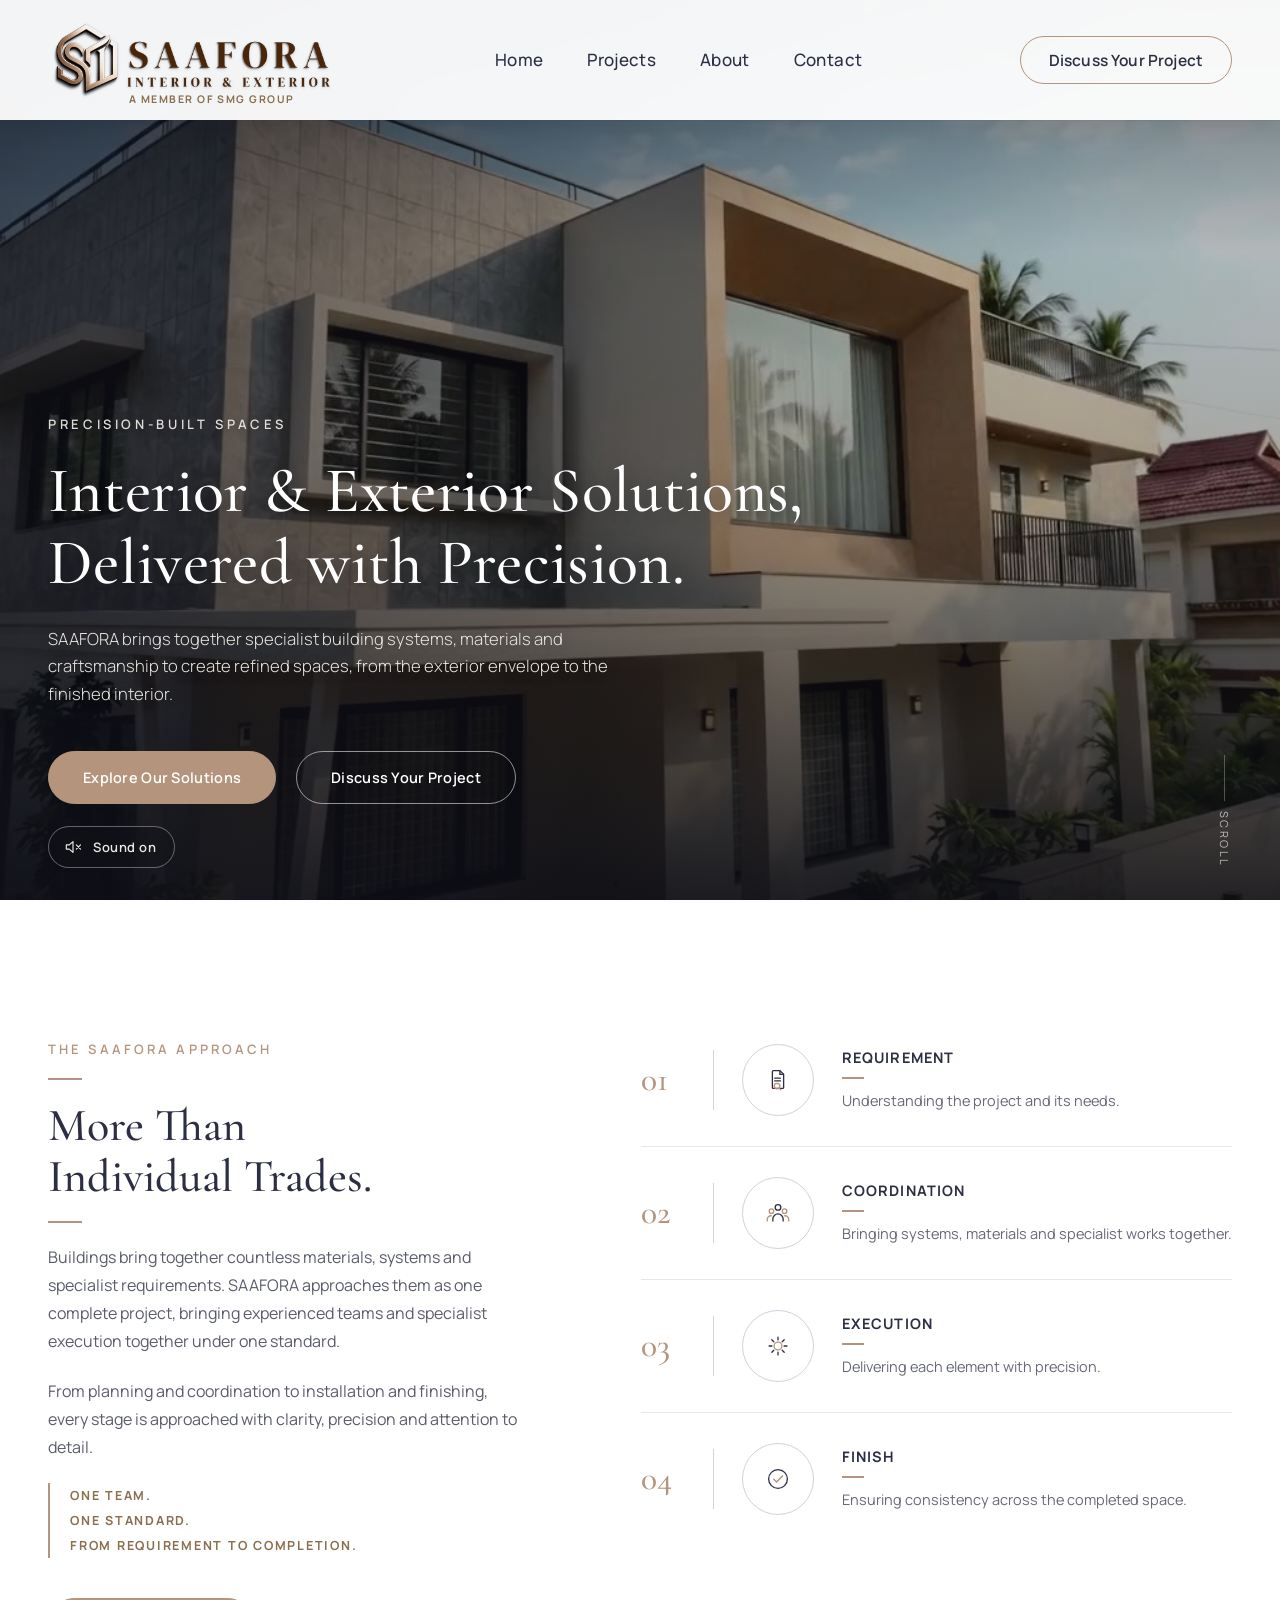
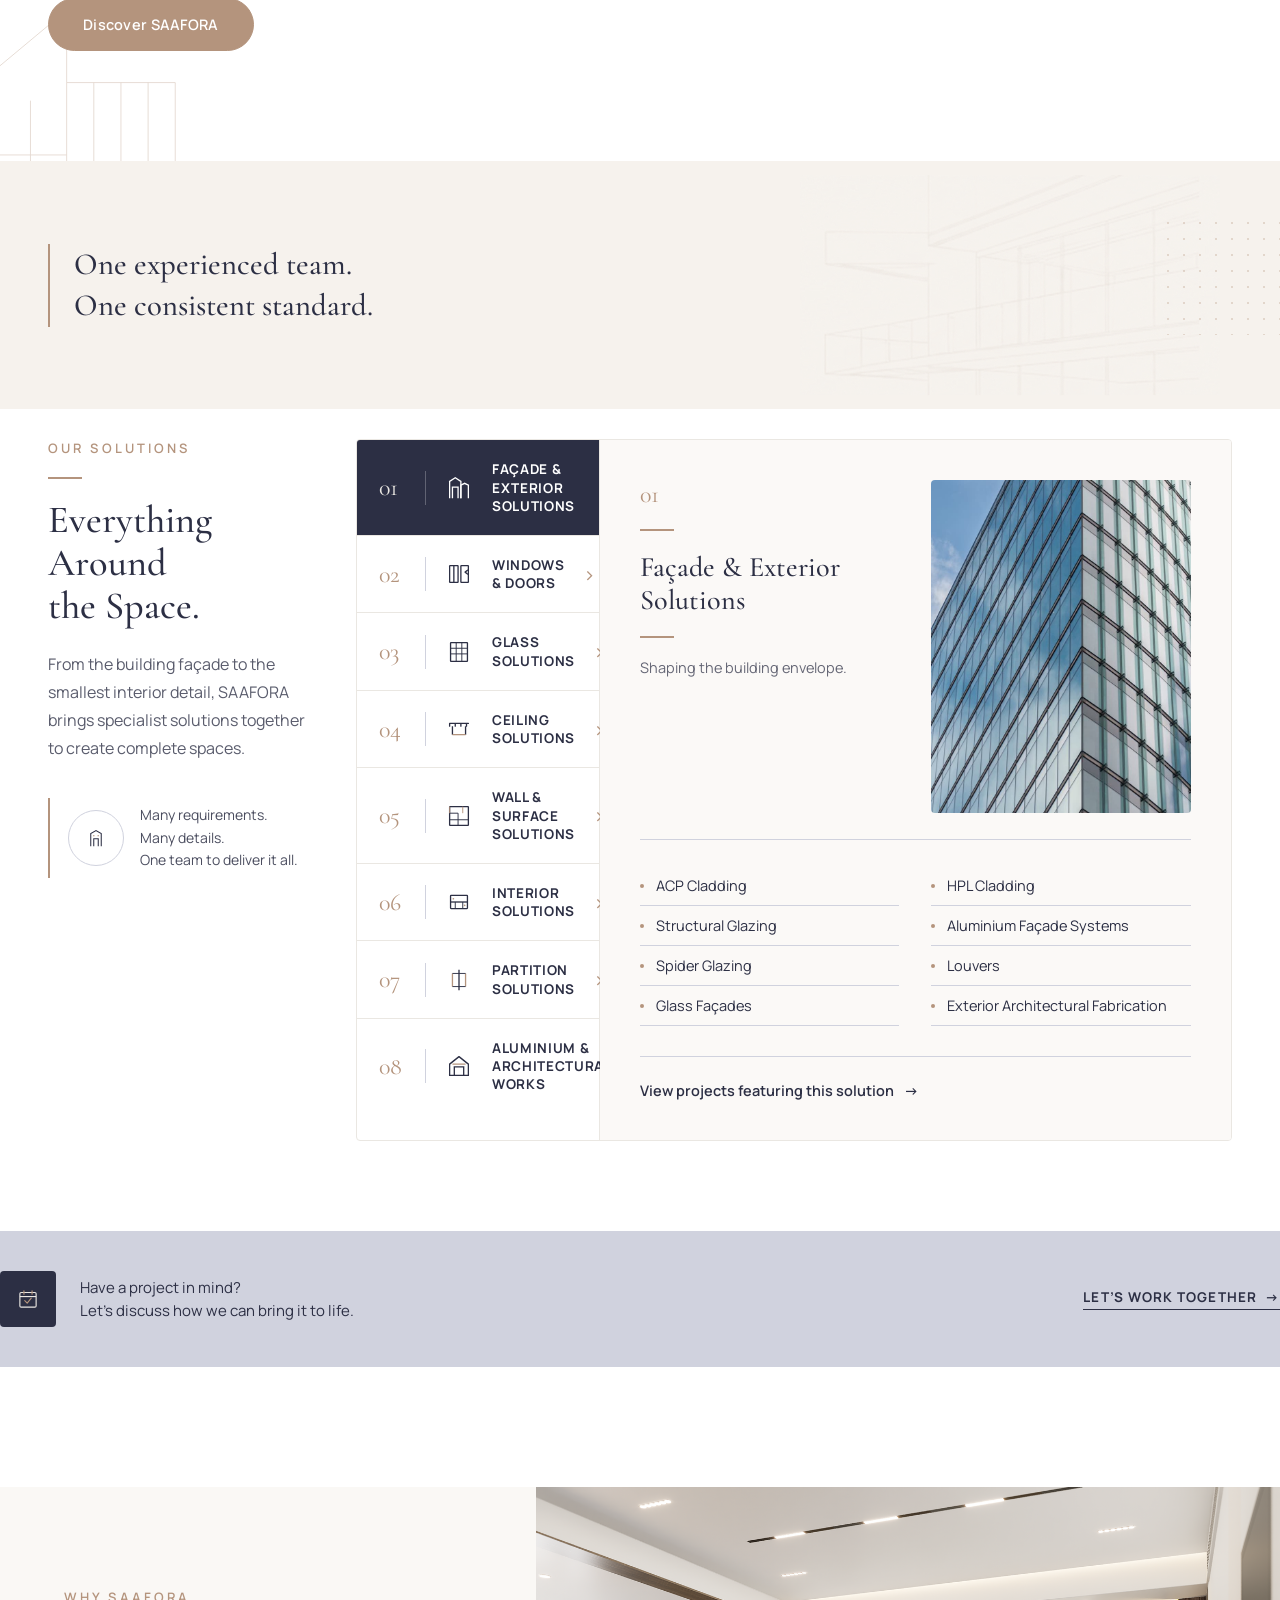
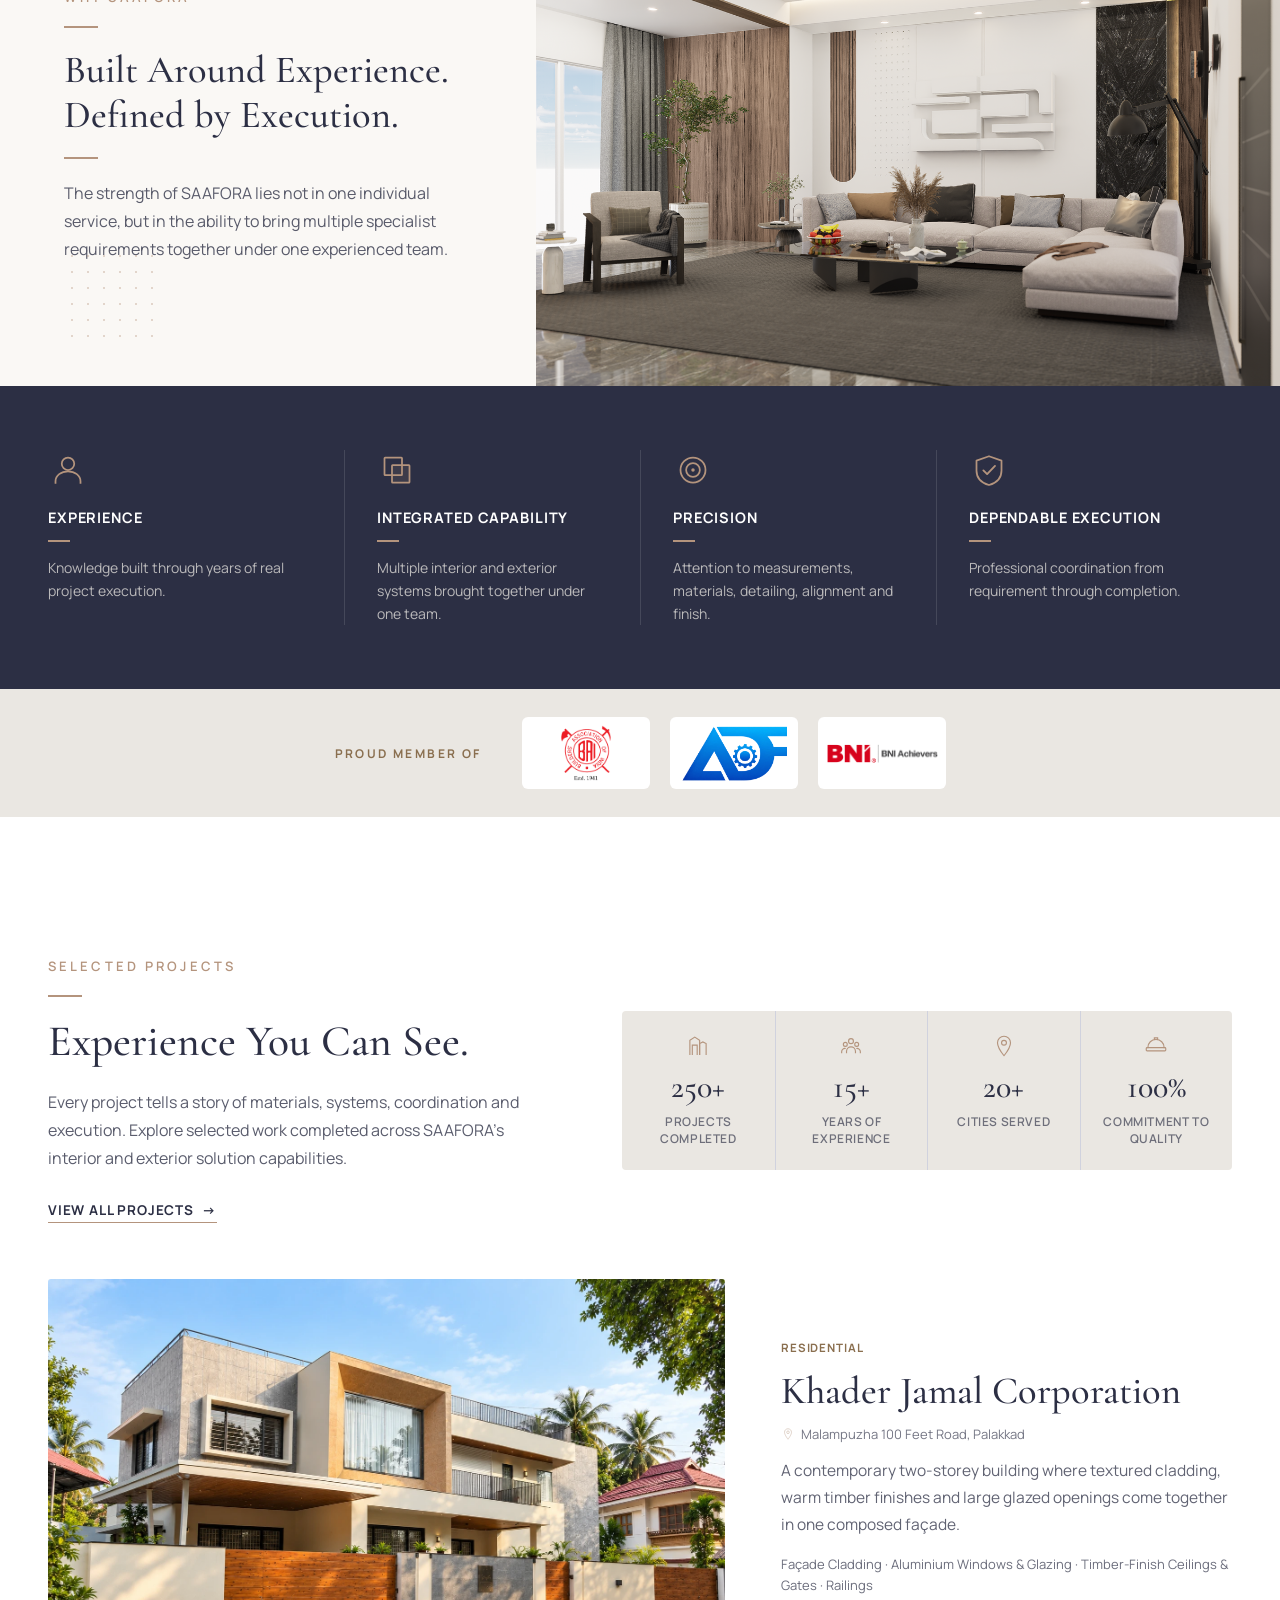
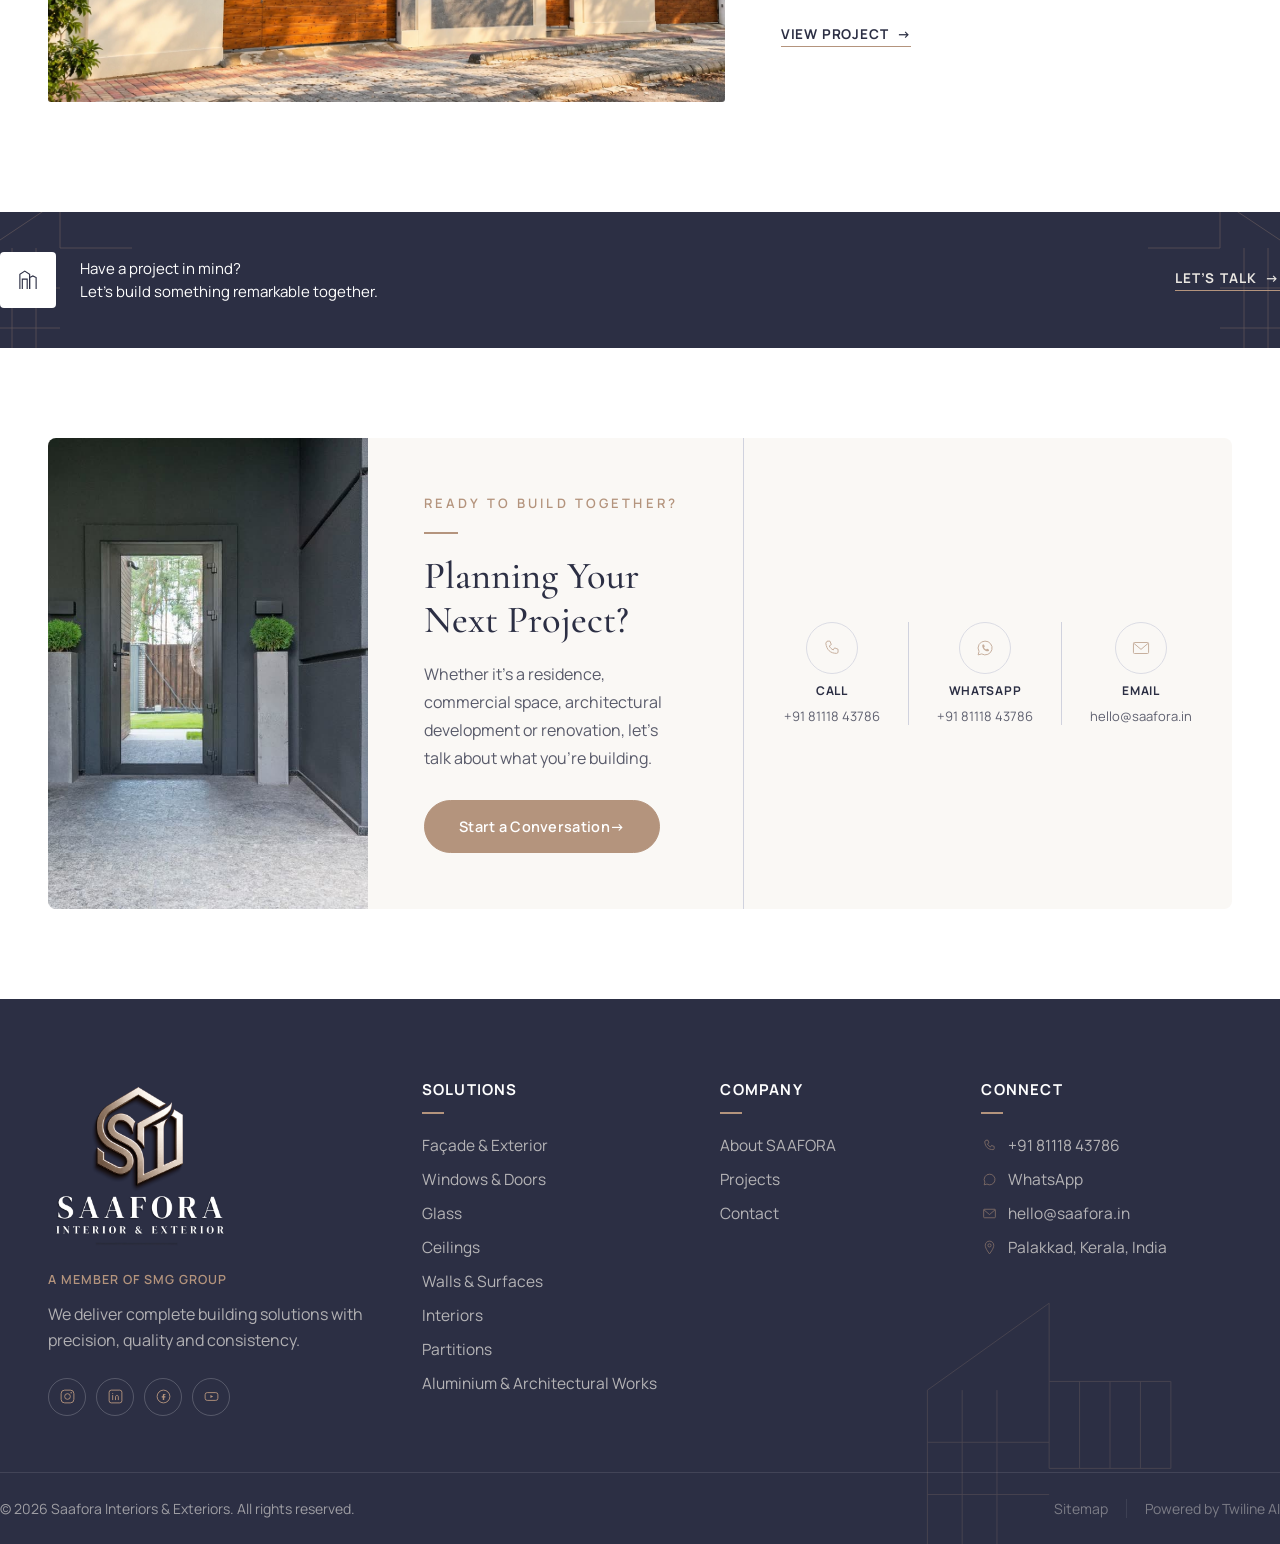
==== commit d3fd8a69: "Home: add 'Proud Member Of' strip with BAI, ADF and BNI Achievers logos Sits at the end of the Why S" ====
--- a/index.html
+++ b/index.html
@@ -10,7 +10,7 @@
 <link rel="preconnect" href="https://fonts.gstatic.com" crossorigin>
 <link href="https://fonts.googleapis.com/css2?family=Cormorant+Garamond:wght@400;500;600&family=Manrope:wght@300;400;500;600;700&display=swap" rel="stylesheet">
 
-<link rel="stylesheet" href="assets/css/style.css?v=20261019">
+<link rel="stylesheet" href="assets/css/style.css?v=20261022">
 <link rel="icon" href="assets/img/favicon.png">
 </head>
 <body>
@@ -299,6 +299,17 @@
         <span class="rule rule-xs light"></span>
         <p>Professional coordination from requirement through completion.</p>
       </div>
+    </div>
+  </div>
+
+  <div class="memberships-strip" id="memberships">
+    <div class="container memberships-inner">
+      <span class="memberships-label">Proud Member Of</span>
+      <ul class="memberships-logos">
+        <li><span class="membership-logo"><img src="assets/img/about/bai.png" alt="Builders&rsquo; Association of India" loading="lazy"></span></li>
+        <li><span class="membership-logo"><img src="assets/img/about/adf.webp" alt="The Aluminium Dealers Forum" loading="lazy"></span></li>
+        <li><span class="membership-logo"><img src="assets/img/about/bni.webp" alt="BNI Achievers Palakkad" loading="lazy"></span></li>
+      </ul>
     </div>
   </div>
 </section>
--- a/assets/css/style.css
+++ b/assets/css/style.css
@@ -970,6 +970,37 @@
   padding: 64px 0;
 }
 
+.memberships-strip {
+  background: var(--color-cream);
+  padding: 28px 0;
+}
+
+.memberships-inner {
+  display: flex;
+  align-items: center;
+  justify-content: center;
+  gap: 40px;
+}
+
+.memberships-label {
+  font-family: var(--font-body);
+  font-size: 12px;
+  font-weight: 700;
+  letter-spacing: 0.2em;
+  text-transform: uppercase;
+  color: var(--color-taupe-dark);
+  white-space: nowrap;
+}
+
+.memberships-logos {
+  list-style: none;
+  display: flex;
+  align-items: center;
+  gap: 20px;
+}
+
+.memberships-logos .membership-logo { width: 128px; height: 72px; }
+
 .pillars-grid {
   display: grid;
   grid-template-columns: repeat(4, 1fr);
@@ -1538,6 +1569,28 @@
 }
 
 .detail-gallery-video { grid-column: 1 / -1; }
+
+.detail-gallery-mix {
+  grid-column: 1 / -1;
+  display: grid;
+  grid-template-columns: minmax(0, 1.6fr) minmax(0, 1fr);
+  gap: 24px;
+}
+
+.detail-gallery-stack {
+  display: grid;
+  grid-template-rows: 1fr 1fr;
+  gap: 24px;
+}
+
+.detail-gallery-mix .detail-gallery-video { grid-column: auto; }
+
+.detail-gallery-stack .detail-gallery-item,
+.detail-gallery-mix .detail-gallery-video { height: 100%; }
+
+.detail-gallery-stack .detail-gallery-item img { height: 100%; }
+
+.detail-gallery-video.is-portrait video { aspect-ratio: 9 / 16; height: 100%; }
 
 .detail-gallery-video video,
 .detail-gallery-item img {
@@ -2471,6 +2524,9 @@
   .detail-grid { grid-template-columns: 1fr; gap: 40px; }
   .detail-scope-list { grid-template-columns: 1fr; }
   .detail-gallery-grid { grid-template-columns: 1fr; }
+  .detail-gallery-mix { grid-template-columns: 1fr; }
+  .detail-gallery-stack { grid-template-rows: auto; }
+  .detail-gallery-video.is-portrait video { height: auto; max-height: 80vh; }
   .detail-hero-media { aspect-ratio: 4 / 3; }
 
   .about-story { padding-top: 64px; }
@@ -2507,6 +2563,9 @@
   .band-art-left, .band-art-right { display: none; }
   .why-dots { display: none; }
   .pillars-grid { grid-template-columns: 1fr 1fr; row-gap: 40px; }
+  .memberships-inner { flex-direction: column; gap: 18px; }
+  .memberships-logos { gap: 12px; }
+  .memberships-logos .membership-logo { width: 96px; height: 60px; }
   .pillar:nth-child(2) { border-left: 1px solid rgba(255,255,255,0.12); padding-left: 32px; }
   .pillar:nth-child(3) { border-left: none; padding-left: 0; }
 
